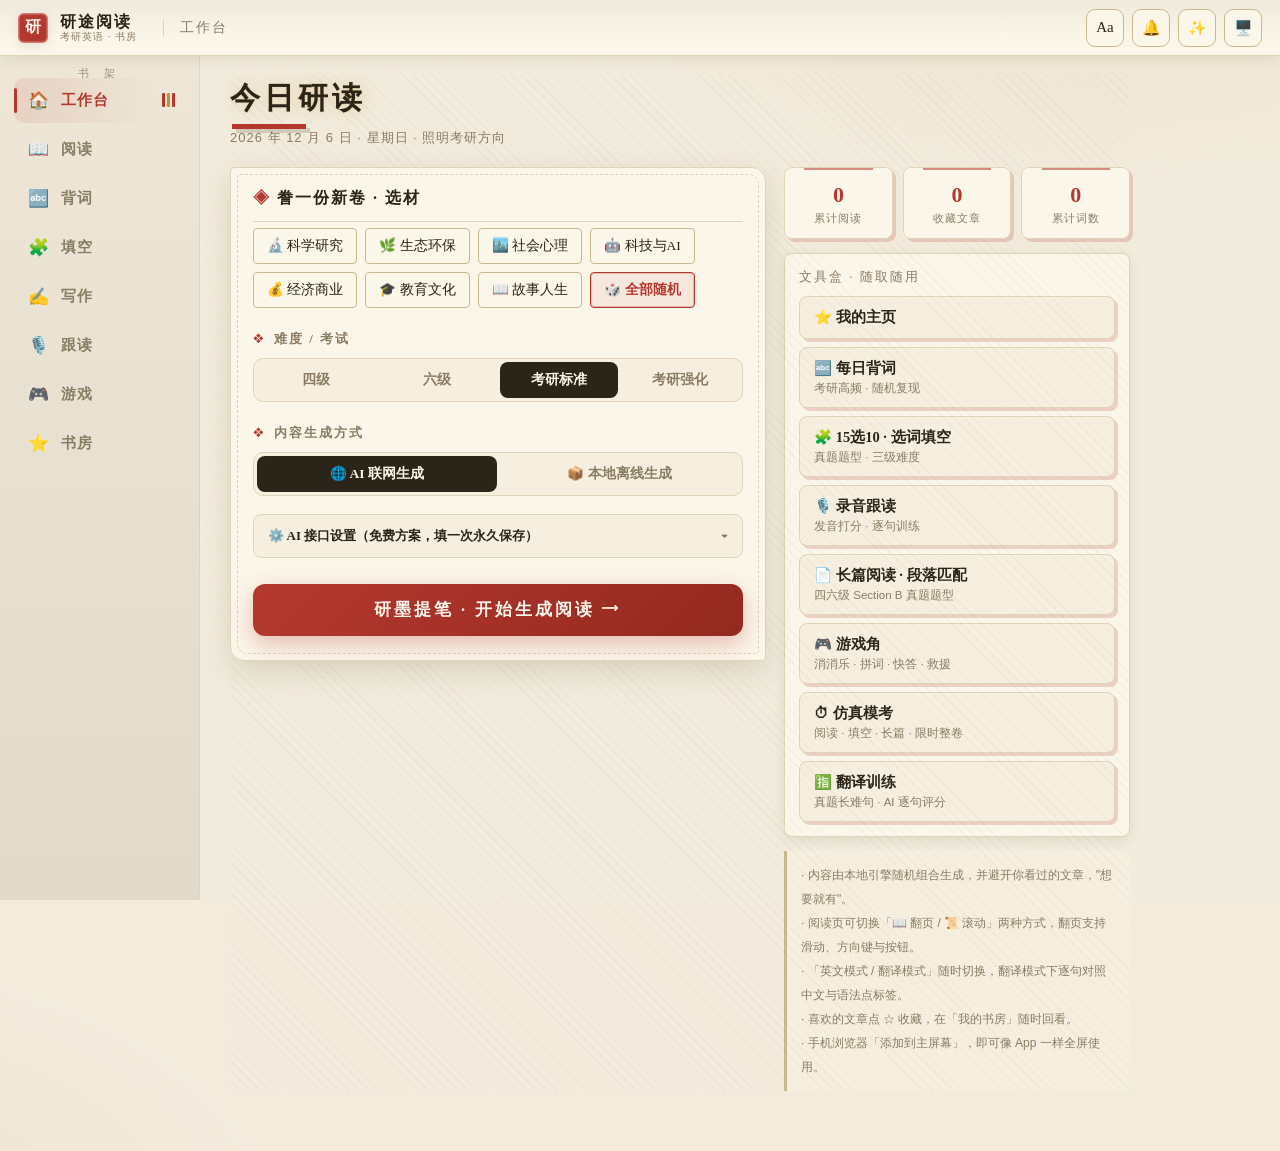
==== index.html @ 96eabed4 "修复轻触跳过动画后的真锁死 Bug（用户精确定位：轻触跳过→不能滑，自然播完→正常）：skip() 旧逻辑先置 done=true 再 setTimeout(end,420)——end() 开头 if" ====
<!DOCTYPE html>
<html lang="zh-CN">
<head>
<meta charset="utf-8">
<meta name="viewport" content="width=device-width, initial-scale=1, viewport-fit=cover">
<meta name="apple-mobile-web-app-capable" content="yes">
<meta name="theme-color" content="#16130f">
<link rel="manifest" href="manifest.json">
<link rel="apple-touch-icon" href="icon-180.png">
<link rel="icon" type="image/png" sizes="192x192" href="icon-192.png">
<link rel="stylesheet" href="assets/css/app.css?v=97">
<link rel="stylesheet" href="assets/css/motion.css?v=43">
<title>研途阅读 · 考研英语阅读生成器</title>
</head>
<body class="">

<!-- 开屏动画：朱砂落墨 · 万家灯火（夜幕垂帘→墨滴落砚→城郭灯次第→雁阵掠月→题名落印→灯下赶路人→墨化谢幕；纯 CSS 播放，JS 负责移除；点击/滚轮/按键可跳过） -->
<div id="splash" aria-hidden="true">
  <div class="spMotes">
    <i style="left:6%;  width:3px;height:3px; animation-duration:4.2s; animation-delay:.2s;"></i>
    <i style="left:14%; width:2px;height:2px; animation-duration:5.1s; animation-delay:1.3s; background:rgba(201,143,45,.65);"></i>
    <i style="left:23%; width:4px;height:4px; animation-duration:3.6s; animation-delay:.7s;"></i>
    <i style="left:31%; width:2px;height:2px; animation-duration:4.8s; animation-delay:2.1s;"></i>
    <i style="left:40%; width:3px;height:3px; animation-duration:5.4s; animation-delay:.4s; background:rgba(201,143,45,.6);"></i>
    <i style="left:52%; width:2px;height:2px; animation-duration:4.1s; animation-delay:1.8s;"></i>
    <i style="left:61%; width:3px;height:3px; animation-duration:3.8s; animation-delay:.9s;"></i>
    <i style="left:70%; width:2px;height:2px; animation-duration:5.6s; animation-delay:2.4s; background:rgba(201,143,45,.65);"></i>
    <i style="left:79%; width:4px;height:4px; animation-duration:4.4s; animation-delay:.1s;"></i>
    <i style="left:88%; width:2px;height:2px; animation-duration:5.0s; animation-delay:1.5s;"></i>
    <i style="left:94%; width:3px;height:3px; animation-duration:4.6s; animation-delay:.6s;"></i>
  </div>
  <!-- 序幕：明月 + 星子 -->
  <div class="spMoon" aria-hidden="true"></div>
  <div class="spStars" aria-hidden="true">
    <i style="left:5%;  top:12%; width:2px;   height:2px;   --d:.3s;"></i>
    <i style="left:12%; top:26%; width:2.5px; height:2.5px; --d:.7s;  background:rgba(201,143,45,.9);"></i>
    <i style="left:18%; top:8%;  width:2px;   height:2px;   --d:.5s;"></i>
    <i style="left:26%; top:18%; width:2px;   height:2px;   --d:1s;"></i>
    <i style="left:33%; top:10%; width:3px;   height:3px;   --d:.4s;  background:rgba(201,143,45,.85);"></i>
    <i style="left:41%; top:22%; width:2px;   height:2px;   --d:.9s;"></i>
    <i style="left:49%; top:7%;  width:2px;   height:2px;   --d:.6s;"></i>
    <i style="left:58%; top:15%; width:2.5px; height:2.5px; --d:.8s;  background:rgba(201,143,45,.85);"></i>
    <i style="left:66%; top:9%;  width:2px;   height:2px;   --d:.5s;"></i>
    <i style="left:74%; top:20%; width:2px;   height:2px;   --d:1.1s;"></i>
    <i style="left:82%; top:12%; width:3px;   height:3px;   --d:.35s; background:rgba(201,143,45,.9);"></i>
    <i style="left:90%; top:24%; width:2px;   height:2px;   --d:.75s;"></i>
    <i style="left:95%; top:7%;  width:2px;   height:2px;   --d:.9s;"></i>
    <i style="left:22%; top:30%; width:1.5px; height:1.5px; --d:1.2s;"></i>
    <i style="left:56%; top:6%;  width:1.5px; height:1.5px; --d:.45s;"></i>
    <i style="left:63%; top:19%; width:2px;   height:2px;   --d:.55s;"></i>
    <i style="left:71%; top:5%;  width:2px;   height:2px;   --d:.7s;  background:rgba(201,143,45,.8);"></i>
    <i style="left:79%; top:26%; width:1.5px; height:1.5px; --d:.85s;"></i>
    <i style="left:87%; top:16%; width:2px;   height:2px;   --d:.5s;"></i>
    <i style="left:36%; top:29%; width:1.5px; height:1.5px; --d:.65s;"></i>
    <i style="left:15%; top:33%; width:2px;   height:2px;   --d:.95s;"></i>
    <i style="left:4%;  top:6%;  width:2px;   height:2px;   --d:.4s;  background:rgba(201,143,45,.8);"></i>
    <i style="left:9%;  top:20%; width:1.5px; height:1.5px; --d:.6s;"></i>
    <i style="left:30%; top:4%;  width:2px;   height:2px;   --d:.55s;"></i>
    <i style="left:45%; top:30%; width:1.5px; height:1.5px; --d:1s;"></i>
  </div>
  <!-- 夜空炫彩：紫气东来 · 北斗七星 · 月晕涟漪 · 流星雨 · 星尘 -->
  <div class="spAurora" aria-hidden="true">
    <i class="spAur r1"></i>
    <i class="spAur r2"></i>
    <i class="spAur r3"></i>
  </div>
  <svg class="spDipper" viewBox="0 0 440 210" aria-hidden="true">
    <path class="spDipLine" pathLength="1000" d="M60,150 L150,162 L172,88 L82,80 Z M172,88 L252,66 L336,92 L420,58"/>
    <g class="spDipStars">
      <circle class="spDipStar" style="--d:.35s"  cx="60"  cy="150" r="2.6"/>
      <circle class="spDipStar" style="--d:.5s"   cx="150" cy="162" r="3"/>
      <circle class="spDipStar" style="--d:.65s"  cx="172" cy="88"  r="3.2"/>
      <circle class="spDipStar" style="--d:.8s"   cx="82"  cy="80"  r="2.4"/>
      <circle class="spDipStar" style="--d:.95s"  cx="252" cy="66"  r="2.6"/>
      <circle class="spDipStar" style="--d:1.1s"  cx="336" cy="92"  r="3"/>
      <circle class="spDipStar" style="--d:1.25s" cx="420" cy="58"  r="2.4"/>
    </g>
  </svg>
  <i class="spMoonRipple mr1" aria-hidden="true"></i>
  <i class="spMoonRipple mr2" aria-hidden="true"></i>
  <div class="spShower" aria-hidden="true">
    <i style="--d:4.35s; --tx:-30vw; --ty:10vw; left:86%; top:7%;  --len:110px"></i>
    <i style="--d:4.5s;  --tx:-22vw; --ty:8vw;  left:70%; top:3%;  --len:80px"></i>
    <i style="--d:4.65s; --tx:-34vw; --ty:11vw; left:93%; top:13%; --len:130px"></i>
  </div>
  <div class="spSkyDust" aria-hidden="true">
    <i style="left:8%;  top:64%; --dd:26s; --dl:-4s;"></i>
    <i style="left:19%; top:82%; --dd:31s; --dl:-14s;"></i>
    <i style="left:28%; top:50%; --dd:24s; --dl:-9s;"></i>
    <i style="left:37%; top:90%; --dd:34s; --dl:-20s;"></i>
    <i style="left:46%; top:58%; --dd:28s; --dl:-2s;"></i>
    <i style="left:55%; top:76%; --dd:30s; --dl:-17s;"></i>
    <i style="left:63%; top:44%; --dd:23s; --dl:-11s;"></i>
    <i style="left:71%; top:85%; --dd:32s; --dl:-6s;"></i>
    <i style="left:79%; top:62%; --dd:27s; --dl:-22s;"></i>
    <i style="left:87%; top:38%; --dd:25s; --dl:-13s;"></i>
    <i style="left:93%; top:72%; --dd:29s; --dl:-8s;"></i>
    <i style="left:15%; top:35%; --dd:33s; --dl:-25s;"></i>
  </div>
  <!-- 夜空增彩：银河 · 亮星 · 墨云过月 · 流星 -->
  <div class="spGalaxy" aria-hidden="true"></div>
  <i class="spStarBig" aria-hidden="true"></i>
  <div class="spCloud c1" aria-hidden="true"></div>
  <div class="spCloud c2" aria-hidden="true"></div>
  <div class="spMeteor" aria-hidden="true"></div>
  <!-- 远山墨影（金线勾描山脊） -->
  <div class="spMountains" aria-hidden="true">
    <svg viewBox="0 0 1200 260" preserveAspectRatio="xMidYMax slice">
      <path class="spMtnFar" d="M0,192 Q120,118 240,164 Q340,196 430,158 Q540,104 660,152 Q760,186 860,146 Q960,112 1060,158 Q1130,182 1200,164 L1200,260 L0,260 Z"/>
      <path class="spMtnNear" d="M0,226 Q150,158 280,204 Q400,168 500,206 Q620,148 750,198 Q880,162 990,208 Q1100,178 1200,204 L1200,260 L0,260 Z"/>
      <path class="spRidge" pathLength="1000" d="M0,192 Q120,118 240,164 Q340,196 430,158 Q540,104 660,152 Q760,186 860,146 Q960,112 1060,158 Q1130,182 1200,164"/>
    </svg>
  </div>
  <!-- 雁阵掠月 -->
  <div class="spGeese" aria-hidden="true">
    <div class="spFlock">
      <svg class="spGoose" viewBox="0 0 44 18"><path d="M2,14 Q12,3 22,9 Q32,3 42,14"/></svg>
      <svg class="spGoose g2" viewBox="0 0 44 18"><path d="M2,14 Q12,3 22,9 Q32,3 42,14"/></svg>
      <svg class="spGoose g3" viewBox="0 0 44 18"><path d="M2,14 Q12,3 22,9 Q32,3 42,14"/></svg>
    </div>
  </div>
  <div class="spHint">轻触跳过</div>
  <!-- 万家灯火：古城临水，窗灯次第点亮（每一盏，都是深夜苦读的人） -->
  <div class="spCity" aria-hidden="true">
    <div class="spHorizon"></div>
    <svg class="spSkyline" viewBox="0 0 1200 240" preserveAspectRatio="xMidYMax slice">
      <defs>
        <filter id="spGlow" x="-30%" y="-30%" width="160%" height="160%">
          <feGaussianBlur stdDeviation="4"/>
        </filter>
        <linearGradient id="spWaterGrad" x1="0" y1="0" x2="0" y2="1">
          <stop offset="0" stop-color="#0e0a06"/>
          <stop offset="1" stop-color="#050302"/>
        </linearGradient>
        <linearGradient id="spReflGrad" x1="0" y1="0" x2="0" y2="1">
          <stop offset="0" stop-color="#e9b45c" stop-opacity=".5"/>
          <stop offset="1" stop-color="#e9b45c" stop-opacity="0"/>
        </linearGradient>
        <linearGradient id="spMoonReflGrad" x1="0" y1="0" x2="0" y2="1">
          <stop offset="0" stop-color="#ecd9ab" stop-opacity=".18"/>
          <stop offset="1" stop-color="#ecd9ab" stop-opacity="0"/>
        </linearGradient>
      </defs>
      <g class="spBldg">
        <!-- 左岸村舍 -->
        <rect class="spB2" x="0" y="178" width="10" height="22"/>
        <rect class="spB1" x="18" y="172" width="90" height="28"/>
        <path class="spRf" d="M10,172 Q63,146 116,172 Z"/>
        <rect class="spB2" x="28" y="158" width="70" height="14"/>
        <path class="spRf" d="M20,158 Q63,134 106,158 Z"/>
        <rect class="spB1" x="120" y="180" width="70" height="20"/>
        <path class="spRf" d="M112,180 Q155,158 198,180 Z"/>
        <rect class="spB2" x="200" y="176" width="62" height="24"/>
        <path class="spRf" d="M192,176 Q231,154 270,176 Z"/>
        <!-- 五层浮屠 -->
        <rect class="spB1" x="281" y="168" width="58" height="32"/>
        <path class="spRf" d="M272,168 Q310,146 348,168 Z"/>
        <rect class="spB2" x="287" y="154" width="46" height="14"/>
        <path class="spRf" d="M280,154 Q310,134 340,154 Z"/>
        <rect class="spB1" x="293" y="142" width="34" height="12"/>
        <path class="spRf" d="M287,142 Q310,124 333,142 Z"/>
        <rect class="spB2" x="299" y="130" width="22" height="12"/>
        <path class="spRf" d="M295,130 Q310,114 325,130 Z"/>
        <rect class="spB1" x="304" y="120" width="12" height="10"/>
        <path class="spRf" d="M301,120 Q310,106 319,120 Z"/>
        <rect class="spRf" x="308" y="100" width="4" height="10"/>
        <circle class="spRf" cx="310" cy="97" r="2.5"/>
        <!-- 城楼 -->
        <rect class="spB1" x="360" y="174" width="72" height="26"/>
        <path class="spRf" d="M352,174 Q396,150 440,174 Z"/>
        <rect class="spB1" x="445" y="180" width="140" height="20"/>
        <g class="spB2">
          <rect x="445" y="174" width="8" height="6"/><rect x="463" y="174" width="8" height="6"/>
          <rect x="481" y="174" width="8" height="6"/><rect x="499" y="174" width="8" height="6"/>
          <rect x="517" y="174" width="8" height="6"/><rect x="535" y="174" width="8" height="6"/>
          <rect x="553" y="174" width="8" height="6"/><rect x="571" y="174" width="8" height="6"/>
        </g>
        <path class="spB2" d="M500,200 Q500,182 515,182 Q530,182 530,200 Z"/>
        <rect class="spB1" x="475" y="158" width="80" height="22"/>
        <path class="spRf" d="M466,158 Q515,132 564,158 Z"/>
        <rect class="spB2" x="490" y="146" width="50" height="12"/>
        <path class="spRf" d="M482,146 Q515,124 548,146 Z"/>
        <rect class="spRf" x="513" y="134" width="4" height="12"/>
        <rect class="spB1" x="600" y="178" width="68" height="22"/>
        <path class="spRf" d="M592,178 Q634,156 676,178 Z"/>
        <!-- 河畔小楼 -->
        <rect class="spB1" x="688" y="172" width="72" height="28"/>
        <path class="spRf" d="M680,172 Q724,148 768,172 Z"/>
        <rect class="spB2" x="698" y="158" width="52" height="14"/>
        <path class="spRf" d="M690,158 Q724,136 758,158 Z"/>
        <rect class="spRf" x="736" y="150" width="6" height="8"/>
        <rect class="spB2" x="782" y="180" width="56" height="20"/>
        <path class="spRf" d="M774,180 Q810,160 846,180 Z"/>
        <!-- 钟楼 -->
        <rect class="spB1" x="858" y="170" width="58" height="30"/>
        <path class="spRf" d="M850,170 Q887,146 924,170 Z"/>
        <rect class="spB1" x="952" y="176" width="76" height="24"/>
        <path class="spRf" d="M944,176 Q990,152 1036,176 Z"/>
        <rect class="spB2" x="962" y="164" width="56" height="12"/>
        <path class="spRf" d="M956,164 Q990,144 1024,164 Z"/>
        <rect class="spB1" x="1044" y="182" width="62" height="18"/>
        <path class="spRf" d="M1036,182 Q1075,162 1114,182 Z"/>
        <rect class="spB2" x="1122" y="174" width="78" height="26"/>
        <path class="spRf" d="M1114,174 Q1161,150 1208,174 Z"/>
      </g>
      <!-- 檐角挑飞 -->
      <g class="spTips">
        <path d="M10,172 q-7,-1 -10,-7"/><path d="M116,172 q7,-1 10,-7"/>
        <path d="M466,158 q-7,-1 -10,-7"/><path d="M564,158 q7,-1 10,-7"/>
        <path d="M680,172 q-7,-1 -10,-7"/><path d="M768,172 q7,-1 10,-7"/>
        <path d="M850,170 q-7,-1 -10,-7"/><path d="M924,170 q7,-1 10,-7"/>
        <path d="M272,168 q-6,-1 -9,-6"/><path d="M348,168 q6,-1 9,-6"/>
        <path d="M1114,174 q-6,-1 -9,-6"/>
      </g>
      <!-- 水面 -->
      <rect x="0" y="200" width="1200" height="40" fill="url(#spWaterGrad)"/>
      <g class="spWaves">
        <path class="spWave" style="animation-delay:.8s" d="M40,212 q30,-3 60,0 t60,0 t60,0 t60,0"/>
        <path class="spWave" style="animation-delay:2.1s" d="M420,222 q30,-3 60,0 t60,0 t60,0"/>
        <path class="spWave" style="animation-delay:3.4s" d="M760,214 q30,-3 60,0 t60,0 t60,0 t60,0"/>
        <path class="spWave" style="animation-delay:1.5s" d="M180,231 q30,-3 60,0 t60,0 t60,0"/>
      </g>
      <!-- 灯火辉光层 -->
      <g class="spLightsGlow" filter="url(#spGlow)">
        <rect class="spWin" style="--d:.8s"  x="30"  y="180" width="7" height="10"/>
        <rect class="spWin spWinFlick" style="--d:2.0s" x="52"  y="180" width="7" height="10"/>
        <rect class="spWin" style="--d:1.2s" x="74"  y="180" width="7" height="10"/>
        <rect class="spWin" style="--d:1.5s" x="52"  y="162" width="7" height="9"/>
        <rect class="spWin" style="--d:.9s"  x="134" y="185" width="7" height="10"/>
        <rect class="spWin" style="--d:1.4s" x="162" y="185" width="7" height="10"/>
        <rect class="spWin" style="--d:1.1s" x="214" y="182" width="7" height="10"/>
        <rect class="spWin spWinFlick" style="--d:2.1s" x="238" y="182" width="7" height="10"/>
        <rect class="spWin" style="--d:.75s" x="296" y="182" width="7" height="10"/>
        <rect class="spWin" style="--d:1.3s" x="318" y="182" width="7" height="10"/>
        <rect class="spWin" style="--d:1.85s" x="305" y="158" width="7" height="8"/>
        <rect class="spWin" style="--d:1.0s" x="374" y="181" width="7" height="10"/>
        <rect class="spWin" style="--d:1.6s" x="402" y="181" width="7" height="10"/>
        <rect class="spWin" style="--d:1.15s" x="492" y="165" width="8" height="11"/>
        <rect class="spWin spWinLit" style="--d:1.95s" x="515" y="165" width="8" height="11"/>
        <rect class="spWin" style="--d:1.35s" x="538" y="165" width="8" height="11"/>
        <rect class="spWin" style="--d:1.7s" x="511" y="148" width="7" height="8"/>
        <rect class="spWin" style="--d:.85s" x="614" y="184" width="7" height="10"/>
        <rect class="spWin" style="--d:1.45s" x="642" y="184" width="7" height="10"/>
        <rect class="spWin" style="--d:1.25s" x="694" y="180" width="7" height="10"/>
        <rect class="spWin" style="--d:1.05s" x="722" y="180" width="7" height="10"/>
        <rect class="spWin spWinFlick" style="--d:1.75s" x="746" y="180" width="7" height="9"/>
        <rect class="spWin spWinLit" style="--d:2.15s" x="713" y="161" width="7" height="8"/>
        <rect class="spWin" style="--d:1.55s" x="797" y="186" width="7" height="10"/>
        <rect class="spWin" style="--d:1.9s" x="870" y="178" width="8" height="11"/>
        <rect class="spWin spWinLit" style="--d:1.65s" x="897" y="178" width="8" height="11"/>
        <rect class="spWin" style="--d:.95s" x="964" y="183" width="7" height="10"/>
        <rect class="spWin" style="--d:1.8s" x="990" y="183" width="7" height="10"/>
        <rect class="spWin" style="--d:1.3s" x="1014" y="183" width="7" height="9"/>
        <rect class="spWin" style="--d:1.5s" x="1058" y="188" width="7" height="10"/>
        <rect class="spWin spWinFlick" style="--d:2.05s" x="1082" y="188" width="7" height="10"/>
        <rect class="spWin" style="--d:1.0s" x="1140" y="182" width="7" height="10"/>
        <rect class="spWin" style="--d:1.35s" x="1172" y="182" width="7" height="10"/>
        <circle class="spLantGlow" style="--d:1.4s" cx="116" cy="183" r="6"/>
        <circle class="spLantGlow" style="--d:1.7s" cx="468" cy="168" r="6"/>
        <circle class="spLantGlow" style="--d:1.9s" cx="766" cy="178" r="6"/>
        <circle class="spLantGlow" style="--d:2.1s" cx="850" cy="177" r="6"/>
        <rect class="spMoonRefl" x="525" y="202" width="26" height="36" rx="10" fill="url(#spMoonReflGrad)"/>
      </g>
      <!-- 窗灯 -->
      <g class="spLights">
        <rect class="spWin" style="--d:.8s"  x="30"  y="180" width="7" height="10"/>
        <rect class="spWin spWinFlick" style="--d:2.0s" x="52"  y="180" width="7" height="10"/>
        <rect class="spWin" style="--d:1.2s" x="74"  y="180" width="7" height="10"/>
        <rect class="spWin" style="--d:1.5s" x="52"  y="162" width="7" height="9"/>
        <rect class="spWin" style="--d:.9s"  x="134" y="185" width="7" height="10"/>
        <rect class="spWin" style="--d:1.4s" x="162" y="185" width="7" height="10"/>
        <rect class="spWin" style="--d:1.1s" x="214" y="182" width="7" height="10"/>
        <rect class="spWin spWinFlick" style="--d:2.1s" x="238" y="182" width="7" height="10"/>
        <rect class="spWin" style="--d:.75s" x="296" y="182" width="7" height="10"/>
        <rect class="spWin" style="--d:1.3s" x="318" y="182" width="7" height="10"/>
        <rect class="spWin" style="--d:1.85s" x="305" y="158" width="7" height="8"/>
        <rect class="spWin" style="--d:1.0s" x="374" y="181" width="7" height="10"/>
        <rect class="spWin" style="--d:1.6s" x="402" y="181" width="7" height="10"/>
        <rect class="spWin" style="--d:1.15s" x="492" y="165" width="8" height="11"/>
        <rect class="spWin spWinLit" style="--d:1.95s" x="515" y="165" width="8" height="11"/>
        <rect class="spWin" style="--d:1.35s" x="538" y="165" width="8" height="11"/>
        <rect class="spWin" style="--d:1.7s" x="511" y="148" width="7" height="8"/>
        <rect class="spWin" style="--d:.85s" x="614" y="184" width="7" height="10"/>
        <rect class="spWin" style="--d:1.45s" x="642" y="184" width="7" height="10"/>
        <rect class="spWin" style="--d:1.25s" x="694" y="180" width="7" height="10"/>
        <rect class="spWin" style="--d:1.05s" x="722" y="180" width="7" height="10"/>
        <rect class="spWin spWinFlick" style="--d:1.75s" x="746" y="180" width="7" height="9"/>
        <rect class="spWin spWinLit" style="--d:2.15s" x="713" y="161" width="7" height="8"/>
        <rect class="spWin" style="--d:1.55s" x="797" y="186" width="7" height="10"/>
        <rect class="spWin" style="--d:1.9s" x="870" y="178" width="8" height="11"/>
        <rect class="spWin spWinLit" style="--d:1.65s" x="897" y="178" width="8" height="11"/>
        <rect class="spWin" style="--d:.95s" x="964" y="183" width="7" height="10"/>
        <rect class="spWin" style="--d:1.8s" x="990" y="183" width="7" height="10"/>
        <rect class="spWin" style="--d:1.3s" x="1014" y="183" width="7" height="9"/>
        <rect class="spWin" style="--d:1.5s" x="1058" y="188" width="7" height="10"/>
        <rect class="spWin spWinFlick" style="--d:2.05s" x="1082" y="188" width="7" height="10"/>
        <rect class="spWin" style="--d:1.0s" x="1140" y="182" width="7" height="10"/>
        <rect class="spWin" style="--d:1.35s" x="1172" y="182" width="7" height="10"/>
      </g>
      <!-- 窗棂 -->
      <g class="spLattice">
        <path d="M492,170 h8 M496,165 v11"/>
        <path d="M515,170 h8 M519,165 v11"/>
        <path d="M538,170 h8 M542,165 v11"/>
        <path d="M870,183 h8 M874,178 v11"/>
        <path d="M897,183 h8 M901,178 v11"/>
        <path d="M305,162 h7 M308.5,158 v8"/>
      </g>
      <!-- 灯笼 -->
      <g class="spLantG" style="--d:1.4s"><line class="spLantStr" x1="116" y1="170" x2="116" y2="179"/><circle class="spLant" cx="116" cy="183" r="4.2"/></g>
      <g class="spLantG" style="--d:1.7s"><line class="spLantStr" x1="468" y1="156" x2="468" y2="164"/><circle class="spLant" cx="468" cy="168" r="4.2"/></g>
      <g class="spLantG" style="--d:1.9s"><line class="spLantStr" x1="766" y1="170" x2="766" y2="174"/><circle class="spLant" cx="766" cy="178" r="4.2"/></g>
      <g class="spLantG" style="--d:2.1s"><line class="spLantStr" x1="850" y1="168" x2="850" y2="173"/><circle class="spLant" cx="850" cy="177" r="4.2"/></g>
      <!-- 水中倒影 -->
      <g class="spRefls">
        <rect class="spRefl" style="--d:1.7s" x="28" y="203" width="7" height="26" rx="3" fill="url(#spReflGrad)"/>
        <rect class="spRefl" style="--d:2.0s" x="160" y="203" width="7" height="22" rx="3" fill="url(#spReflGrad)"/>
        <rect class="spRefl" style="--d:2.3s" x="316" y="203" width="7" height="28" rx="3" fill="url(#spReflGrad)"/>
        <rect class="spRefl" style="--d:2.0s" x="511" y="203" width="9" height="34" rx="3" fill="url(#spReflGrad)"/>
        <rect class="spRefl" style="--d:2.5s" x="640" y="203" width="7" height="22" rx="3" fill="url(#spReflGrad)"/>
        <rect class="spRefl" style="--d:2.2s" x="720" y="203" width="7" height="30" rx="3" fill="url(#spReflGrad)"/>
        <rect class="spRefl" style="--d:2.4s" x="893" y="203" width="9" height="32" rx="3" fill="url(#spReflGrad)"/>
        <rect class="spRefl" style="--d:2.6s" x="988" y="203" width="7" height="26" rx="3" fill="url(#spReflGrad)"/>
        <rect class="spRefl" style="--d:2.5s" x="1168" y="203" width="7" height="24" rx="3" fill="url(#spReflGrad)"/>
      </g>
      <!-- 炊烟一缕 -->
      <path class="spSmoke" d="M739,150 q-7,-12 1,-24 q8,-12 3,-22"/>
    </svg>
  </div>
  <!-- 前景梅枝 -->
  <div class="spBranch" aria-hidden="true">
    <svg viewBox="0 0 320 200">
      <defs>
        <g id="spPlum">
          <ellipse cx="0" cy="-5" rx="3" ry="5.4" class="spPlumP"/>
          <ellipse cx="0" cy="-5" rx="3" ry="5.4" class="spPlumP" transform="rotate(72)"/>
          <ellipse cx="0" cy="-5" rx="3" ry="5.4" class="spPlumP" transform="rotate(144)"/>
          <ellipse cx="0" cy="-5" rx="3" ry="5.4" class="spPlumP" transform="rotate(216)"/>
          <ellipse cx="0" cy="-5" rx="3" ry="5.4" class="spPlumP" transform="rotate(288)"/>
          <circle r="1.8" class="spPlumC"/>
        </g>
      </defs>
      <path class="spTwig" stroke-width="7" d="M318,6 C300,14 292,12 276,22 C258,34 250,32 232,44"/>
      <path class="spTwig" stroke-width="4" d="M276,22 C262,30 256,44 252,58"/>
      <path class="spTwig" stroke-width="3.5" d="M232,44 C216,50 204,48 190,42"/>
      <path class="spTwig" stroke-width="3" d="M252,58 C250,70 244,78 234,84"/>
      <use href="#spPlum" transform="translate(190,42)" class="spBlossom"/>
      <use href="#spPlum" transform="translate(234,84) scale(.9)" class="spBlossom"/>
      <use href="#spPlum" transform="translate(255,60) scale(.8)" class="spBlossom"/>
      <use href="#spPlum" transform="translate(206,47) scale(.7)" class="spBlossom"/>
      <circle cx="224" cy="40" r="2.6" class="spBud"/>
      <circle cx="245" cy="70" r="2.4" class="spBud"/>
    </svg>
  </div>
  <div class="spStage">
    <div class="spHero">
      <i class="spInk"></i>
      <i class="spRipple r1"></i>
      <i class="spRipple r2"></i>
      <i class="spDrop"></i>
      <i class="spImpact"></i>
      <span class="spSplash">
        <i style="--tx:-54px;--ty:-64px;--d:.62s"></i>
        <i style="--tx:-20px;--ty:-82px;--d:.62s"></i>
        <i style="--tx:22px; --ty:-88px;--d:.63s"></i>
        <i style="--tx:58px; --ty:-66px;--d:.63s"></i>
        <i style="--tx:74px; --ty:-34px;--d:.64s"></i>
        <i style="--tx:-72px;--ty:-38px;--d:.64s"></i>
        <i style="--tx:38px; --ty:-52px;--d:.66s"></i>
        <i style="--tx:-38px;--ty:-54px;--d:.66s"></i>
      </span>
      <h1 class="spTitle"><span>研</span><span>途</span><span>阅</span><span>读</span></h1>
    </div>
    <div class="spLine"></div>
    <div class="spSub">考研英语 · 书房</div>
    <div class="spSeal"><b>研</b><b>途</b><b>阅</b><b>读</b><i class="spFlash"></i>
      <span class="spSealDust">
        <i style="--tx:-28px;--ty:-30px;--d:3.66s"></i>
        <i style="--tx:24px; --ty:-36px;--d:3.66s"></i>
        <i style="--tx:38px; --ty:-12px;--d:3.68s"></i>
        <i style="--tx:-40px;--ty:-14px;--d:3.68s"></i>
        <i style="--tx:14px; --ty:-44px;--d:3.7s"></i>
        <i style="--tx:-16px;--ty:-46px;--d:3.7s"></i>
        <i style="--tx:46px; --ty:-28px;--d:3.72s"></i>
        <i style="--tx:-46px;--ty:-32px;--d:3.72s"></i>
      </span>
    </div>
    <div class="spVerse" aria-hidden="true"><span style="--d:4.05s">每</span><span style="--d:4.15s">一</span><span style="--d:4.25s">盏</span><span style="--d:4.35s">灯</span><span style="--d:4.45s">下</span><span style="--d:4.55s">，</span><span style="--d:4.65s">都</span><span style="--d:4.75s">有</span><span style="--d:4.85s">人</span><span style="--d:4.95s">在</span><span style="--d:5.05s">赶</span><span style="--d:5.15s">路</span></div>
  </div>
  <div class="spVeil"></div>
</div>

<!-- 顶栏：题名 + 字号 + 主题 -->
<header id="topbar">
  <div class="tbSeal" aria-hidden="true">研</div>
  <div class="tbBrand"><b>研途阅读</b><span>考研英语 · 书房</span></div>
  <div class="tbTitle" id="sceneTitle">工作台</div>
  <div class="tbTools">
    <button class="inkBtn" id="fsBtn" title="正文字号">Aa</button>
    <button class="inkBtn" id="sfxBtn" title="按钮音效">🔔</button>
    <button class="inkBtn" id="fxBtn" title="动效开/关（关=省电）">✨</button>
    <button class="inkBtn" id="themeBtn" title="深色 / 浅色">🌙</button>
  </div>
</header>

<!-- 书架侧栏（宽屏）/ 底栏（窄屏） -->
<nav id="shelf">
  <button class="shelfItem on" id="shelfHome"><i>🏠</i><span>工作台</span></button>
  <button class="shelfItem" id="shelfRead"><i>📖</i><span>阅读</span></button>
  <button class="shelfItem" id="shelfWords"><i>🔤</i><span>背词</span></button>
  <button class="shelfItem" id="shelfCloze"><i>🧩</i><span>填空</span></button>
  <button class="shelfItem" id="shelfWrite"><i>✍️</i><span>写作</span></button>
  <button class="shelfItem" id="shelfSpeak"><i>🎙️</i><span>跟读</span></button>
  <button class="shelfItem" id="shelfGames"><i>🎮</i><span>游戏</span></button>
  <button class="shelfItem" id="shelfMe"><i>⭐</i><span>书房</span></button>
</nav>

<main id="stage">

  <!-- AI 生成中 -->
  <div id="aiLoad">
    <div class="aiCard">
      <div class="spin"></div>
      <b id="aiKind">AI 生成中</b>
      <div class="aiSec" id="aiSec">0s</div>
      <button id="aiCancel">取消（改用本地生成）</button>
    </div>
  </div>

  <!-- 工作台（首页） -->
  <section id="home">
    <div class="deskGreet">
      <h1>今日研读</h1>
      <p id="greetDate">—</p>
    </div>

    <div class="deskGrid">
      <!-- 左：生成卷宗 -->
      <div class="scrollBox">
        <div class="scrollHead">誊一份新卷 · 选材</div>
        <div class="chips" id="topicChips"></div>

        <div class="inkLabel">难度 / 考试</div>
        <div class="seg" id="diffSeg">
          <button data-v="cet4">四级</button>
          <button data-v="cet6">六级</button>
          <button data-v="std" class="on">考研标准</button>
          <button data-v="plus" class="">考研强化</button>
        </div>

        <div class="inkLabel">内容生成方式</div>
        <div class="seg" id="aiSeg">
          <button data-v="ai" class="on">🌐 AI 联网生成</button>
          <button data-v="local">📦 本地离线生成</button>
        </div>

        <details class="cfg" id="aiCfgBox">
          <summary>⚙️ AI 接口设置（免费方案，填一次永久保存）</summary>
          <div class="cfgNote">
            🟢 已接入 <b>WorkBuddy 云端 AI</b>：免注册、免 API Key，默认最高优先级，无需任何配置。<br>
            如需改用其他服务商：点下面任意服务商按钮（自动填好地址和模型）→
            去对应官网注册并创建 <b>API Key</b> 粘贴到密钥栏 →
            点「测试连通」。
          </div>
          <div class="cfgPresets">
            <button id="wbPreset" class="wbChip">WorkBuddy 云端 AI（免Key·默认）</button>
            <button class="aiPreset" data-u="https://open.bigmodel.cn/api/paas/v4/chat/completions" data-m="glm-4-flash">智谱GLM（免费）</button>
            <button class="aiPreset" data-u="https://api.siliconflow.cn/v1/chat/completions" data-m="Qwen/Qwen2.5-7B-Instruct">硅基流动（免费）</button>
            <button class="aiPreset" data-u="https://api.groq.com/openai/v1/chat/completions" data-m="llama-3.3-70b-versatile">Groq（免费·需国际网络）</button>
            <button class="aiPreset" data-u="https://api.deepseek.com/chat/completions" data-m="deepseek-chat">DeepSeek（超低价）</button>
            <button class="aiPreset" data-u="https://api.moonshot.cn/v1/chat/completions" data-m="moonshot-v1-8k">Kimi（送额度）</button>
            <button class="aiPreset" data-u="https://ark.cn-beijing.volces.com/api/v3/chat/completions" data-m="doubao-pro-32k">豆包（送额度）</button>
            <button class="aiPreset" data-u="https://tokenhub.tencentmaas.com/v1/chat/completions" data-m="deepseek-v4.1-flash">腾讯TokenHub（体验包）</button>
            <button class="aiPreset" data-u="https://qianfan.baidubce.com/v2/chat/completions" data-m="ernie-4.5-turbo-128k">百度千帆（文心·送额度）</button>
            <button class="aiPreset" data-u="https://openrouter.ai/api/v1/chat/completions" data-m="baidu/ernie-5.5-flash-preview:free">OpenRouter（免费·限次）</button>
            <button class="aiPreset" data-u="http://localhost:11434/v1/chat/completions" data-m="qwen2.5:7b">Ollama（离线）</button>
          </div>
          <div class="cfgNote">
            Key 获取：<b>智谱</b> bigmodel.cn（Flash 系列免费）· <b>硅基流动</b> cloud.siliconflow.cn（免费模型十几个，点「模型列表」拉取自选）· <b>DeepSeek</b> platform.deepseek.com（约1元/百万词，极便宜）· <b>Kimi</b> platform.moonshot.cn（注册送15元）· <b>豆包</b> 火山方舟 console.volcengine.com/ark（每模型每日送额度）· <b>腾讯TokenHub</b> console.cloud.tencent.com/tokenhub（聚合 DeepSeek-V4.1/GLM-5.3/Kimi 等，新人免费体验包）· <b>百度千帆</b> console.bce.baidu.com/qianfan（文心4.5-Turbo 送100万词/3个月，Lite/Speed 长期免费）· <b>OpenRouter</b> openrouter.ai（聚合多家免费模型，免费档每天约50次）。注册 → 创建 API Key → 粘贴到下方密钥栏。
          </div>
          <div style="display:flex;flex-direction:column;gap:8px;">
            <input class="aiIn" id="aiUrl" placeholder="接口地址（OpenAI 兼容 /v1/chat/completions）">
            <input class="aiIn" id="aiModel" placeholder="模型名（如 glm-4-flash / qwen2.5:7b）——可手填，或点下方「模型列表」选">
            <input class="aiIn" id="aiKey" placeholder="API Key（可空）">
            <input class="aiIn" id="aiMaxTok" inputmode="numeric" placeholder="max_tokens 输出上限（留空=服务商默认；免费档截断可填 8192）">
            <select class="aiIn" id="aiModelPick" style="display:none;" title="从服务商拉取的模型列表，选中即回填模型名"></select>
          </div>
          <div class="btnRow">
            <button id="aiSave">保存</button>
            <button id="aiTest">测试连通</button>
            <button id="aiModelBtn">📋 模型列表</button>
            <button id="epTestBtn">🔌 端点自检</button>
          </div>
          <div id="aiCfgMsg"></div>
          <div class="cfgNote">📌 指定模型后（接口地址已填）：生成只走该模型，不再竞速其他通道；模型不可用时自动回落本地引擎。选了别家的模型（如从 DeepSeek 切到 glm），保存时会自动套用对应方案的地址与 Key——模型与 API 绑定，无需手动改</div>
          <div class="cfgNote" style="margin-top:6px;">🗄 <b>方案快切</b>：点「💾 存为方案」把当前整套 API（地址+模型+Key）存为方案，之后点方案名一键整套切换，不用来回改三格</div>
          <div style="display:flex;flex-wrap:wrap;gap:6px;align-items:center;margin-top:4px;">
            <div id="providerChips" style="display:flex;flex-wrap:wrap;gap:6px;"></div>
            <button id="providerSave" style="margin-top:0;">💾 存为方案</button>
          </div>
          <div id="epTestOut" class="cfgNote" style="display:none;text-align:left;line-height:1.9;"></div>
        </details>

        <button class="brushBtn" id="genBtn">研墨提笔 · 开始生成阅读 ⟶</button>
      </div>

      <!-- 右：案头统计 + 文具 -->
      <div class="deskSide">
        <div class="statTiles">
          <div class="tile"><b id="hRead">0</b><span>累计阅读</span></div>
          <div class="tile"><b id="hFav">0</b><span>收藏文章</span></div>
          <div class="tile"><b id="hWords">0</b><span>累计词数</span></div>
        </div>
        <div class="stationery">
          <div class="stHead">文具盒 · 随取随用</div>
          <button class="stationeryItem" id="meBtn">⭐ 我的主页<span>收藏 · 历史 · 错题本</span></button>
          <button class="stationeryItem" id="wordBtn">🔤 每日背词<span>考研高频 · 随机复现</span></button>
          <button class="stationeryItem" id="clozeBtn">🧩 15选10 · 选词填空<span>真题题型 · 三级难度</span></button>
          <button class="stationeryItem" id="speakBtn">🎙️ 录音跟读<span>发音打分 · 逐句训练</span></button>
          <button class="stationeryItem" id="longReadBtn">📄 长篇阅读 · 段落匹配<span>四六级 Section B 真题题型</span></button>
          <button class="stationeryItem" id="gameBtn">🎮 游戏角<span>消消乐 · 拼词 · 快答 · 救援</span></button>
          <button class="stationeryItem" id="mockBtn">⏱ 仿真模考<span>阅读 · 填空 · 长篇 · 限时整卷</span></button>
          <button class="stationeryItem" id="transBtn">🈯 翻译训练<span>真题长难句 · AI 逐句评分</span></button>
        </div>
        <div class="deskTip">
          · 内容由本地引擎随机组合生成，并避开你看过的文章，"想要就有"。<br>
          · 阅读页可切换「📖 翻页 / 📜 滚动」两种方式，翻页支持滑动、方向键与按钮。<br>
          · 「英文模式 / 翻译模式」随时切换，翻译模式下逐句对照中文与语法点标签。<br>
          · 喜欢的文章点 ☆ 收藏，在「我的书房」随时回看。<br>
          · 手机浏览器「添加到主屏幕」，即可像 App 一样全屏使用。
        </div>
      </div>
    </div>
  </section>

  <!-- 我的主页（书房） -->
  <section id="profile">
    <div class="meHead">
      <button class="inkBtn" id="meBack">‹</button>
      <div class="meTitle">我的书房</div>
      <span class="meSlogan">每天一篇长难句，稳稳上岸</span>
    </div>
    <div class="meCard">
      <div class="avatar">🎓</div>
      <div>
        <div class="meName">考研人</div>
        <div class="meSub">照明考研方向 · 上岸必经之路</div>
      </div>
      <div class="meStats">
        <div><b id="stRead">0</b><span>累计阅读</span></div>
        <div><b id="stFav">0</b><span>收藏文章</span></div>
        <div><b id="stWords">0</b><span>累计词数</span></div>
      </div>
    </div>
    <div style="display:flex;gap:10px;margin-top:12px;flex-wrap:wrap;">
      <button class="secondary" id="btnExport" style="margin-top:0;">⬇️ 导出备份</button>
      <button class="secondary" id="btnImport" style="margin-top:0;">⬆️ 导入恢复</button>
      <button class="secondary" id="btnAnki" style="margin-top:0;">🅰 Anki 导出</button>
      <button class="secondary" id="btnCard" style="margin-top:0;">📸 打卡图</button>
      <input type="file" id="fileImport" accept=".json,application/json" style="display:none;">
    </div>
    <button class="brushBtn slim" id="pwaInstallBtn">📲 安装到手机桌面</button>
    <p class="deskTip" id="pwaInstallHint" style="margin-top:10px;">安装后桌面出现独立图标，全屏运行、支持离线，像正常 App 一样使用。</p>

    <!-- 学习数据面板（renderPanel 填充） -->
    <div id="panel"></div>

    <div class="inkLabel">我的收藏 <span class="inkHint">（点卡片回看，点星星取消）</span></div>
    <div id="favList"></div>
    <div id="favEmpty" class="empty">还没有收藏～<br>阅读时点右上角的 ☆，喜欢的文章就会保存到这里</div>

    <div class="inkLabel rowSplit"><span>浏览历史 <span class="inkHint">（点卡片回看，点 ✕ 删除）</span></span><button class="clearHist" id="clearHist">🗑 清空</button></div>
    <div id="histList"></div>
    <div id="histEmpty" class="empty">暂无浏览记录～<br>每次生成或打开的阅读都会自动记在这里</div>

    <div class="inkLabel rowSplit"><span>错题本 <span class="inkHint" id="wrongCount"></span></span><span style="display:flex;gap:6px;"><button class="clearHist" id="redoWrong">🔁 重刷</button><button class="clearHist" id="clearWrong">🗑 清空</button></span></div>
    <div id="wrongList"></div>
    <div id="wrongEmpty" class="empty">错题本还是空的～<br>阅读页点「📝 做题」，答错的题会自动收进来</div>
  </section>

  <!-- 每日背词 -->
  <section id="words">
    <div class="sceneHead">
      <button class="inkBtn" id="wBack">‹</button>
      <div class="sceneTitle">每日背词</div>
      <span class="streakChip" id="streakChip"></span>
      <div class="sceneCount" id="wCount">1 / 10</div>
    </div>
    <div class="seg" id="wordFilter" style="margin:0 2px 12px;">
      <button data-wf="all" class="on">全部</button>
      <button data-wf="cet4">四级词</button>
      <button data-wf="cet6">六级词</button>
      <button data-wf="ky">考研词</button>
    </div>
    <div class="wBarWrap"><div id="wBar"></div></div>
    <div class="wCard">
      <div id="wStudy">
        <button class="inkBtn wSpeak" id="wSpeak" title="点击发音，朗读中再点停止">🔊</button>
        <div class="wWord" id="wWord"></div>
        <div class="wIpaRow"><span class="wIpa" id="wIpa"></span></div>
        <div class="wTagWrap"><span class="wTag" id="wSrc" style="display:none;"></span> <span class="wTag" id="wTag"></span></div>
        <div class="wMeaning" id="wMeaning"></div>
        <div class="wEx" id="wEx"></div>
      </div>
      <div id="wDoneBox" style="display:none">
        <div class="wDone">🎉 本轮完成</div>
        <div class="wDoneSub" id="wDoneSub"></div>
      </div>
    </div>
    <div class="wBtns">
      <button class="wBtn reveal" id="wReveal">👀 看答案</button>
      <div class="wJudgeRow" id="wJudge" style="display:none">
        <button class="wBtn no" id="wNo">😖 不认识</button>
        <button class="wBtn ok" id="wOk">😎 认识</button>
      </div>
      <button class="wBtn again" id="wAgain" style="display:none">🔁 再来一组</button>
    </div>
    <div id="wStats"></div>
  </section>

  <!-- 阅读测试 -->
  <section id="quiz">
    <div class="sceneHead">
      <button class="inkBtn" id="qBack">‹</button>
      <div class="sceneTitle">阅读测试</div>
      <button class="inkBtn" id="qModeBtn" style="min-width:auto;padding:0 10px;font-size:12px;font-family:var(--sans);" title="切换练习/考试模式">🎓 考试</button>
      <div class="sceneCount" id="qCount">1 / 5</div>
    </div>
    <div class="wBarWrap"><div id="qBar"></div></div>
    <div class="wCard" style="text-align:left;">
      <div id="qStudy">
        <div style="margin-bottom:10px;"><span class="wTag" id="qType"></span></div>
        <p class="qStem" id="qStem"></p>
        <p class="qBody" id="qBody"></p>
        <div id="qOptions"></div>
      </div>
      <div id="qDoneBox" style="display:none">
        <div class="wDone" id="qScore"></div>
        <div class="wDoneSub" id="qDoneSub"></div>
        <div id="qReview" style="display:none"></div>
      </div>
    </div>
    <div class="wBtns">
      <div class="wJudgeRow" id="qNav" style="display:none">
        <button class="wBtn no" id="qPrev" style="display:none">‹ 上一题</button>
        <button class="wBtn ok" id="qNext" style="display:none">下一题 ›</button>
      </div>
      <button class="wBtn reveal" id="qSubmit" style="display:none">✓ 提交答案</button>
      <button class="wBtn again" id="qAgain" style="display:none">🔁 再测一组</button>
    </div>
  </section>

  <!-- 录音跟读 -->
  <section id="speak">
    <div class="sceneHead">
      <button class="inkBtn" id="spBack">‹</button>
      <div class="sceneTitle">录音跟读</div>
      <div class="sceneCount" id="spScene">☕ 咖啡店</div>
    </div>
    <div id="spNoSR" class="empty" style="display:none;margin-bottom:14px;">当前浏览器不支持语音识别（iPhone 自带 Safari、微信内置浏览器等）。<br>仍可对照原文朗读练习；发音打分请使用 Chrome / Edge 浏览器。</div>
    <div class="spHeadRow">
      <span class="inkLabel inline" id="spTotal">尚未开始朗读</span>
    </div>
    <div class="spMeter"><div id="spTotalBar"></div></div>
    <div class="clozeCard" id="spCur">
      <div class="spCurTop"><span class="who" id="spCurWho"></span><span class="sceneCount" id="spCurNo"></span></div>
      <p class="en" id="spCurEn"></p>
      <p class="cn" id="spCurCn"></p>
      <div class="spMeter" style="margin:12px 0 4px;"><div id="spTimeBar"></div></div>
      <div class="spTimeRight" id="spTime">—</div>
    </div>
    <div class="wBtns" id="spCtl" style="display:none;flex-direction:column;gap:8px;">
      <div class="wJudgeRow">
        <button class="wBtn no" id="spPauseBtn">⏸ 暂停</button>
        <button class="wBtn no" id="spReBtn">⟳ 重读本句</button>
      </div>
      <div class="wJudgeRow">
        <button class="wBtn ok" id="spDoneBtn">✓ 这句读好了</button>
        <button class="wBtn no" id="spSkipBtn">⏭ 下一句</button>
      </div>
      <button class="wBtn no" id="spEndBtn">⏹ 结束跟读</button>
    </div>
    <div class="inkLabel">全文对话（点击任意一句可重读该句）</div>
    <div class="clozeCard" id="spDialog"></div>
    <div class="spMeter"><div id="spLevel"></div></div>
    <div class="spLive" id="spLive" style="display:none;">正在聆听…</div>
    <div class="wBtns">
      <button class="wBtn reveal" id="spStart">🎙 开始逐句跟读</button>
    </div>
    <div class="wCard" id="spResult" style="display:none;"></div>
    <div class="wBtns">
      <button class="wBtn again" id="spAgain" style="display:none">🔁 再来一次</button>
      <button class="wBtn again" id="spNew" style="display:none">🔀 换一段对话</button>
    </div>
  </section>

  <!-- 15选10 选词填空 -->
  <section id="cloze">
    <div class="sceneHead">
      <button class="inkBtn" id="cBack">‹</button>
      <div class="sceneTitle">15选10 · 选词填空</div>
      <div class="sceneCount" id="cLevel">四级</div>
    </div>
    <div class="seg" id="clozeModeSeg" style="margin:2px 2px 10px;">
      <button data-v="select" class="on">四六级 · 选词填空</button>
      <button data-v="cloze1">考研一 · 完形填空</button>
    </div>
    <div class="seg" id="clozeLevel" style="margin:2px 2px 16px;">
      <button data-v="cet4" class="on">四级</button>
      <button data-v="cet6">六级</button>
      <button data-v="kao">考研</button>
    </div>
    <div class="clozeCard" id="clozePassage"></div>
    <div id="cloze1Stage" style="display:none;"></div>
    <div class="inkLabel" id="clzBankLabel">词库 A–O（点击选中 → 再点文中空格填入；点已填空格可取回）</div>
    <div class="clzBank" id="clzBank"></div>
    <div class="clzMeaning" id="clzMeaning"></div>
    <div class="wBtns">
      <button class="wBtn reveal" id="cSubmit">✓ 提交答案</button>
      <button class="wBtn again" id="cNew" style="display:none">🔁 换一篇</button>
    </div>
  </section>

  <!-- 长篇阅读 · 段落匹配（四六级 Section B） -->
  <section id="longread" style="display:none;">
    <div class="sceneHead">
      <button class="inkBtn" id="lrBack">‹</button>
      <div class="sceneTitle">长篇阅读 · 段落匹配</div>
      <div class="sceneCount" id="lrLevel">四级</div>
    </div>
    <div class="seg" id="lrLevelSeg" style="margin:2px 2px 14px;">
      <button data-lv="cet4" class="on">四级</button>
      <button data-lv="cet6">六级</button>
    </div>
    <div class="deskTip" style="margin:0 0 14px;">真题 Section B 题型：文后 10 个句子，请从段落中找出各自信息的出处。<span style="color:var(--cinnabar);">段首字母即段落编号</span>。</div>
    <div class="clozeCard" id="lrPassage"></div>
    <div class="inkLabel">题目 · 为每个句子选择其出处段落</div>
    <div id="lrItems"></div>
    <div class="wBtns">
      <button class="wBtn reveal" id="lrSubmit">✓ 提交答案</button>
      <button class="wBtn again" id="lrNew" style="display:none">🔁 换一篇</button>
    </div>
  </section>

  <!-- 游戏角 -->
  <section id="games">
    <div class="sceneHead">
      <button class="inkBtn" id="gmBack">‹</button>
      <div class="sceneTitle">游戏角</div>
      <span class="streakChip" id="gmBest"></span>
      <div class="sceneCount" id="gmCount"></div>
    </div>
    <div class="seg" id="gmLevelSeg" style="margin:2px 2px 10px;">
      <button data-v="all">全部词</button>
      <button data-v="cet4">四级</button>
      <button data-v="cet6">六级</button>
      <button data-v="kaoyan" class="on">考研</button>
    </div>
    <div class="seg" id="gameSeg" style="margin:2px 2px 16px;">
      <button data-v="match" class="on">🃏 消消乐</button>
      <button data-v="spell">🔤 拼词</button>
      <button data-v="rush">⚡ 快答</button>
      <button data-v="hang">🎯 救援</button>
    </div>
    <div id="gmStage"></div>
    <div id="gmStats"></div>
  </section>

  <!-- AI 作文批改 -->
  <section id="writing">
    <div class="sceneHead">
      <button class="inkBtn" id="wrBack">‹</button>
      <div class="sceneTitle">AI 作文批改</div>
      <div class="sceneCount" id="wrCount"></div>
    </div>
    <div class="seg" id="wrTypeSeg" style="margin:2px 2px 14px;">
      <button data-v="big" class="on">大作文 · 图画类</button>
      <button data-v="small">小作文 · 书信</button>
    </div>
    <div id="wrStage"></div>
  </section>

  <!-- 仿真模考 -->
  <section id="mock">
    <div class="sceneHead">
      <button class="inkBtn" id="mockBack">‹</button>
      <div class="sceneTitle">仿真模考</div>
      <span class="streakChip" id="mkTimer"></span>
      <div class="sceneCount" id="mkCount"></div>
    </div>
    <div class="wBarWrap" style="margin:0 2px 14px;"><div id="mkTimeBar"></div></div>
    <div id="mockStage"></div>
    <div id="mkReport"></div>
  </section>

  <!-- 翻译训练 -->
  <section id="trans">
    <div class="sceneHead">
      <button class="inkBtn" id="trBack">‹</button>
      <div class="sceneTitle">翻译训练</div>
      <div class="sceneCount" id="trCount"></div>
    </div>
    <p class="deskTip" style="margin:0 2px 14px;">真题题型：把文章中画线的 5 个长难句译成汉语，提交后 AI 按「信 · 达」逐句评分（每句 2 分）。</p>
    <div id="transStage"></div>
  </section>

  <div id="toast"></div>

  <!-- 阅读室（线装书） -->
  <section id="reader">
    <div class="bookCtl">
      <button class="inkBtn" id="backBtn" title="返回">‹</button>
      <div class="seg" id="modeSeg">
        <button data-v="en" class="on">英文模式</button>
        <button data-v="cn" class="">翻译模式</button>
      </div>
      <button class="inkBtn starBtn" id="favBtn" title="收藏">☆</button>
      <button class="inkBtn" id="flipBtn" title="翻页 / 滚动">📖</button>
      <button class="inkBtn" id="quizBtn" title="做题">📝</button>
      <button class="inkBtn" id="talkBtn" title="读后讨论">💬</button>
      <span class="pgCtl" id="pageCtl">
        <button class="inkBtn" id="pgPrev" title="上一页">‹</button>
        <span class="pgInd" id="pgInd">1 / 1</span>
        <button class="inkBtn" id="pgNext" title="下一页">›</button>
      </span>
      <button class="brushBtn slim inline" id="nextBtn">换一篇 ⟳</button>
      <span class="ttsCluster">
        <button class="inkBtn ttsPlayBtn" id="ttsPlay" title="朗读全文">▶</button>
        <button class="inkBtn" id="ttsStop" disabled="" title="停止">⏹</button>
        <button class="inkBtn" id="ttsRate" title="朗读语速">1x</button>
        <span class="ttsStatus" id="ttsStatus"></span>
      </span>
    </div>
    <div class="readProg" id="readProg"><div id="readProgBar"></div></div>
    <div class="meta" id="metaChips"></div>

    <h2 class="bookTitle" id="titleEn"></h2>
    <div class="titleCn" id="titleCn"></div>

    <div class="bookStage" id="bookStage">
      <div class="leaf" id="leaf">
        <article id="article"></article>
        <div class="pageFoot" id="pageFoot"></div>
      </div>
    </div>

    <details class="vocab" id="vocabBox">
      <summary>📖 本文重点词汇 <span id="vocabCount" style="color:var(--muted);font-weight:400;"></span></summary>
      <ul id="vocabList"></ul>
    </details>

    <!-- 读后 AI 讨论（💬 切换显示） -->
    <div id="talkBox" style="display:none;"></div>
  </section>

</main>

<script src="lib/workbuddy-cloud-sdk.global.js"></script>
<script src="assets/js/core.js?v=123"></script>
<script src="assets/js/book.js?v=94"></script>
<script src="assets/js/motion.js?v=43"></script>
<script src="assets/js/audio.js?v=7"></script>
<script>
/* ===== 书房外壳：导航 / 场景题名 / 统计镜像（复用 core 功能，不改变逻辑） ===== */
(function(){
  const SECS=['home','reader','profile','words','quiz','cloze','speak','longread','games','writing','mock','trans'];
  const TITLES={home:'工作台',reader:'书房 · 阅读',profile:'我的书房',words:'每日背词',quiz:'阅读测试',cloze:'完形 · 填空',speak:'跟读训练',longread:'长篇阅读',games:'游戏角',writing:'写作批改',mock:'仿真模考',trans:'翻译训练'};
  const SHELF_OF={home:'shelfHome',words:'shelfWords',cloze:'shelfCloze',profile:'shelfMe',reader:'shelfRead',quiz:'shelfRead',speak:'shelfSpeak',games:'shelfGames',writing:'shelfWrite'};
  const $id=(i)=>document.getElementById(i);

  function setActive(secId){
    const shelf=$id('shelf');
    if(!shelf) return;
    shelf.querySelectorAll('.shelfItem').forEach(t=>t.classList.toggle('on', t.id===SHELF_OF[secId]));
  }

  /* 导航按钮 */
  const go={ shelfHome:()=>showHome(), shelfWords:()=>showWords(), shelfCloze:()=>openCloze('cet4'),
            shelfSpeak:()=>showSpeak(), shelfMe:()=>showProfile(),
            shelfGames:()=>{ if(typeof showGames==='function') showGames(); },
            shelfWrite:()=>{ if(typeof showWriting==='function') showWriting(); },
            shelfRead:()=>{
              if(typeof curPassage!=='undefined' && curPassage && curPassage.titleEn){ showReader(); }
              else { showToast('书桌上还没有卷子：先在工作台「研墨提笔」生成一篇吧'); showHome(); }
            } };
  Object.keys(go).forEach(id=>{ const el=$id(id); if(el) el.addEventListener('click', go[id]); });

  /* 场景题名 + 侧栏高亮（监听 section 显示切换） */
  const obs=new MutationObserver(()=>{
    const vis=SECS.find(s=>{ const el=$id(s); return el && el.style.display!=='none'; });
    const t=$id('sceneTitle'); if(t && vis) t.textContent=TITLES[vis]||'';
    setActive(vis||'home');
    mirrorStats();
  });
  SECS.forEach(s=>{ const el=$id(s); if(el) obs.observe(el,{attributes:true,attributeFilter:['style']}); });

  /* 工作台统计镜像：书房数字变化 → 工作台磁贴同步 */
  function mirrorStats(){
    const pairs=[['stRead','hRead'],['stFav','hFav'],['stWords','hWords']];
    pairs.forEach(([from,to])=>{
      const f=$id(from), t=$id(to);
      if(f && t) t.textContent=f.textContent;
    });
  }
  const statObs=new MutationObserver(mirrorStats);
  ['stRead','stFav','stWords'].forEach(id=>{ const el=$id(id); if(el) statObs.observe(el,{characterData:true,childList:true,subtree:true}); });

  /* 工作台日期 */
  const gd=$id('greetDate');
  if(gd){
    const d=new Date();
    const wd=['日','一','二','三','四','五','六'][d.getDay()];
    gd.textContent=d.getFullYear()+' 年 '+(d.getMonth()+1)+' 月 '+d.getDate()+' 日 · 星期'+wd+' · 照明考研方向';
  }

  /* 长篇阅读入口 + 难度级别切换 */
  const lrBtn=document.getElementById('longReadBtn');
  if(lrBtn) lrBtn.addEventListener('click', function(){ if(typeof showLongRead==='function') showLongRead(); });
  /* 游戏角入口（文具盒） */
  const gmBtn=document.getElementById('gameBtn');
  if(gmBtn) gmBtn.addEventListener('click', function(){ if(typeof showGames==='function') showGames(); });
  /* 仿真模考入口（文具盒） */
  const mockBtn=document.getElementById('mockBtn');
  if(mockBtn) mockBtn.addEventListener('click', function(){ if(typeof showMock==='function') showMock(); });
  /* 翻译训练入口（文具盒） */
  const transBtn=document.getElementById('transBtn');
  if(transBtn) transBtn.addEventListener('click', function(){ if(typeof showTrans==='function') showTrans(); });
  const lrSeg=document.getElementById('lrLevelSeg');
  if(lrSeg) lrSeg.addEventListener('click', function(ev){
    const b=ev.target.closest('button'); if(!b) return;
    [...lrSeg.children].forEach(function(x){ x.classList.toggle('on', x===b); });
    if(typeof setLRLevel==='function') setLRLevel(b.dataset.lv);
  });
  const lrBackBtn=document.getElementById('lrBack');
  if(lrBackBtn) lrBackBtn.addEventListener('click', function(){ if(typeof showHome==='function') showHome(); });

  /* 背词级别筛选绑定（core 提供 bindWordFilter） */
  if(typeof bindWordFilter==='function') bindWordFilter();

  /* 数据备份：导出全部 yt_ 前缀的 localStorage / 导入恢复 */
  const expBtn=document.getElementById('btnExport');
  if(expBtn) expBtn.addEventListener('click', function(){
    try{
      const data={};
      for(let i=0;i<localStorage.length;i++){
        const k=localStorage.key(i);
        if(k.indexOf('yt_')===0) data[k]=localStorage.getItem(k);
      }
      const blob=new Blob([JSON.stringify({app:'yantu-reading',time:new Date().toISOString(),data:data},null,2)],{type:'application/json'});
      const a=document.createElement('a');
      a.href=URL.createObjectURL(blob);
      a.download='yantu-backup-'+new Date().toISOString().slice(0,10)+'.json';
      document.body.appendChild(a); a.click(); a.remove();
      showToast('⬇️ 备份已导出（'+Object.keys(data).length+' 项）');
    }catch(e){ showToast('导出失败：'+e.message); }
  });
  const impBtn=document.getElementById('btnImport');
  const fileInput=document.getElementById('fileImport');
  if(impBtn && fileInput){
    impBtn.addEventListener('click', function(){ fileInput.click(); });
    fileInput.addEventListener('change', function(){
      const f=fileInput.files && fileInput.files[0];
      if(!f) return;
      const reader=new FileReader();
      reader.onload=function(){
        try{
          /* 安全校验：仅接受本应用导出的备份；白名单键防覆盖 AI 配置（yt_aicfg 内含用户密钥，
             恶意备份可借此外传 Key），防注入 XSS 数据进收藏/历史/错题本 */
          const j=JSON.parse(reader.result);
          if(j.app!=='yantu-reading'){ showToast('导入失败：不是研途阅读的备份文件'); return; }
          const data=j.data||j;
          const SAFE_KEYS=['yt_stats','yt_words','yt_wordfilter','yt_ttsrate','yt_theme','yt_qmode',
            'yt_lrlevel','yt_gamelevel','yt_games','yt_favs','yt_history','yt_wrongbook',
            'yt_seen','yt_dseen','yt_dlast','yt_ai_read','yt_ai_cloze','yt_ai_talk','yt_ai_lr'];
          let n=0, skipped=0;
          Object.keys(data).forEach(function(k){
            if(SAFE_KEYS.indexOf(k)<0 || typeof data[k]!=='string'){ skipped++; return; }
            try{ localStorage.setItem(k, data[k]); n++; }
            catch(err){ skipped++; }   /* 单键失败（如超配额）不影响其余键 */
          });
          if(!n){ showToast('导入失败：备份里没有可恢复的数据'); return; }
          showToast('✅ 已恢复 '+n+' 项数据'+(skipped?('，跳过 '+skipped+' 项'):'')+'，即将刷新页面');
          setTimeout(function(){ location.reload(); }, 900);
        }catch(e){ showToast('导入失败：文件格式不正确'); }
      };
      reader.readAsText(f);
      fileInput.value='';
    });
  }

  /* 启动时即从本地存储填充工作台统计（原版要进过书房才显示） */
  try{
    const st=JSON.parse(localStorage.getItem('yt_stats')||'{}');
    const fv=JSON.parse(localStorage.getItem('yt_favs')||'[]');
    const set=(id,v)=>{ const el=$id(id); if(el) el.textContent=v; };
    set('hRead', st.read||0);
    set('hFav', Array.isArray(fv)?fv.length:0);
    set('hWords', (st.words||0).toLocaleString('en-US'));
  }catch(e){}
})();
</script>

</body>
</html>
---- assets/css/app.css ----
/* =====================================================
   研途阅读 · v4「书房案头」视觉系统
   布局架构：左侧书架导航 + 案头工作台 + 线装书阅读室
   配色：宣纸 / 墨色 / 朱砂 / 琥珀（夜读）
   ===================================================== */
:root{
  --fs:18px;
  --serif:"Noto Serif SC","Songti SC","STSong","SimSun",serif;
  --sans:-apple-system,BlinkMacSystemFont,"PingFang SC","Microsoft YaHei","Segoe UI",sans-serif;
  --bg:#f3ecdd;
  --bg-deep:#ece2cc;
  --paper:#fbf6ea;
  --paper-2:#f6efdf;
  --ink:#2b2418;
  --muted:#8a7c64;
  --line:#e0d4b8;
  --line-strong:#c9b98f;
  --cinnabar:#b5382f;
  --cinnabar-deep:#93291f;
  --indigo:#33566b;
  --gold:#c98f2d;
  --ok:#4a7c46;
  --bad:#b5382f;
  --warn:#c98f2d;
  --shadow:0 10px 30px rgba(70,55,25,.14);
  --shadow-sm:0 3px 12px rgba(70,55,25,.10);
  --glow:0 8px 22px rgba(181,56,47,.30);
  --noise:.045;
}
html[data-theme="dark"]{
  --bg:#16130f;
  --bg-deep:#100d0a;
  --paper:#221c13;
  --paper-2:#2a2317;
  --ink:#e8dcc2;
  --muted:#a08e6f;
  --line:#3c331f;
  --line-strong:#55462a;
  --cinnabar:#d4553f;
  --cinnabar-deep:#b23a2a;
  --indigo:#7fa2b8;
  --gold:#d4a24e;
  --ok:#7fae6d;
  --bad:#d4553f;
  --warn:#d4a24e;
  --shadow:0 12px 34px rgba(0,0,0,.5);
  --shadow-sm:0 3px 14px rgba(0,0,0,.4);
  --glow:0 8px 24px rgba(212,85,63,.28);
  --noise:.07;
}
*{box-sizing:border-box; -webkit-tap-highlight-color:transparent;}
html,body{margin:0; padding:0;}
body{
  background:
    radial-gradient(900px 500px at 85% -10%, rgba(201,143,45,.10), transparent 60%),
    radial-gradient(700px 500px at -10% 110%, rgba(181,56,47,.07), transparent 60%),
    var(--bg);
  color:var(--ink);
  font-family:var(--sans);
  -webkit-text-size-adjust:100%;
  min-height:100vh;
}
html[data-theme="dark"] body{
  background:
    radial-gradient(900px 500px at 85% -10%, rgba(212,162,78,.09), transparent 60%),
    radial-gradient(700px 500px at -10% 110%, rgba(212,85,63,.08), transparent 60%),
    var(--bg);
}
body::after{
  content:""; position:fixed; inset:0; z-index:-1; pointer-events:none; opacity:var(--noise);
  background-image:url("data:image/svg+xml,%3Csvg xmlns='http://www.w3.org/2000/svg' width='140' height='140'%3E%3Cfilter id='n'%3E%3CfeTurbulence type='fractalNoise' baseFrequency='0.85' numOctaves='2'/%3E%3C/filter%3E%3Crect width='140' height='140' filter='url(%23n)' opacity='0.5'/%3E%3C/svg%3E");
}
::selection{background:rgba(181,56,47,.22);}
::-webkit-scrollbar{width:9px;height:9px;}
::-webkit-scrollbar-thumb{background:rgba(138,124,100,.4);border-radius:99px;border:2px solid transparent;background-clip:content-box;}
::-webkit-scrollbar-track{background:transparent;}
button{font-family:inherit;}
button:focus-visible, input:focus-visible, summary:focus-visible{
  outline:2px solid var(--cinnabar); outline-offset:2px; border-radius:6px;
}

/* ---------- 顶栏 ---------- */
#topbar{
  position:fixed; top:0; left:0; right:0; z-index:80; height:56px;
  display:flex; align-items:center; gap:12px; padding:0 18px;
  background:linear-gradient(180deg, rgba(43,36,24,.06), transparent 70%), var(--paper);
  border-bottom:1px solid var(--line);
  box-shadow:var(--shadow-sm);
}
.tbSeal{
  width:30px; height:30px; flex-shrink:0;
  background:var(--cinnabar); color:#fbf6ea;
  border-radius:6px; display:flex; align-items:center; justify-content:center;
  font-family:var(--serif); font-size:16px; font-weight:700;
  box-shadow:inset 0 0 0 1.5px rgba(251,246,234,.35), var(--shadow-sm);
}
.tbBrand{display:flex; flex-direction:column; line-height:1.2; flex-shrink:0;}
.tbBrand b{font-family:var(--serif); font-size:16px; letter-spacing:2px;}
.tbBrand span{font-size:10px; color:var(--muted); letter-spacing:1px;}
.tbTitle{
  margin-left:14px; padding-left:16px; border-left:1px solid var(--line);
  font-family:var(--serif); font-size:14px; color:var(--muted); letter-spacing:2px;
  white-space:nowrap; overflow:hidden; text-overflow:ellipsis;
}
.tbTools{margin-left:auto; display:flex; gap:8px; flex-shrink:0;}

/* ---------- 书架侧栏（宽屏）/ 底栏（窄屏） ---------- */
#shelf{
  position:fixed; left:0; top:56px; bottom:0; width:200px; z-index:70;
  display:flex; flex-direction:column; gap:4px;
  padding:22px 14px; box-sizing:border-box;
  background:linear-gradient(180deg, rgba(43,36,24,.04), rgba(43,36,24,.10)), var(--paper-2);
  border-right:1px solid var(--line);
}
#shelf::before{
  content:"书 架"; position:absolute; top:10px; left:0; right:0;
  text-align:center; font-family:var(--serif); font-size:11px; letter-spacing:6px; color:var(--muted); opacity:.8;
}
.shelfItem{
  display:flex; align-items:center; gap:11px;
  border:0; background:transparent; color:var(--muted);
  padding:12px 14px; border-radius:10px; cursor:pointer;
  font-size:14.5px; font-weight:600; letter-spacing:1px;
  transition:all .15s; position:relative; text-align:left;
}
.shelfItem i{font-style:normal; font-size:17px; width:22px; text-align:center; flex-shrink:0;}
.shelfItem:hover{color:var(--ink); background:rgba(43,36,24,.05);}
.shelfItem.on{
  color:var(--cinnabar);
  background:linear-gradient(90deg, rgba(181,56,47,.12), transparent 85%);
}
.shelfItem.on::before{
  content:""; position:absolute; left:0; top:22%; bottom:22%; width:3px;
  background:var(--cinnabar); border-radius:3px;
}

/* ---------- 主舞台 ---------- */
#stage{
  margin-left:200px; padding:74px 30px 60px;
  max-width:960px;
}
@media (min-width:1240px){
  #stage{margin-left:200px; margin-right:auto;}
}

/* ---------- 通用按钮 ---------- */
.inkBtn{
  border:1px solid var(--line-strong); background:var(--paper); color:var(--ink);
  border-radius:9px; min-width:38px; height:38px; font-size:15px; cursor:pointer;
  flex-shrink:0; transition:transform .1s, background .15s;
  font-family:var(--serif);
}
.inkBtn:hover{background:var(--paper-2);}
.inkBtn:active{transform:scale(.93);}
.brushBtn{
  width:100%; margin-top:26px; border:0; border-radius:12px;
  background:linear-gradient(135deg, var(--cinnabar), var(--cinnabar-deep));
  color:#fbf6ea; font-size:16.5px; font-weight:700; letter-spacing:3px;
  padding:15px 0; cursor:pointer; box-shadow:var(--glow);
  font-family:var(--serif); transition:transform .1s, filter .15s;
}
.brushBtn:hover{filter:brightness(1.07);}
.brushBtn:active{transform:scale(.98);}
.brushBtn.slim{margin-top:12px; padding:12px 0; font-size:14px; letter-spacing:1px;}
.brushBtn.inline{width:auto; padding:9px 16px; margin-top:0; font-size:13px;}

/* ---------- 工作台 ---------- */
#home{padding-top:4px;}
.deskGreet{margin-bottom:20px;}
.deskGreet h1{
  font-family:var(--serif); font-size:30px; margin:0; letter-spacing:4px; font-weight:700;
}
.deskGreet h1::after{
  content:""; display:block; width:64px; height:3px; margin-top:10px;
  background:linear-gradient(90deg, var(--cinnabar), transparent);
}
.deskGreet p{margin:10px 0 0; color:var(--muted); font-size:13px; letter-spacing:1px;}
.deskGrid{
  display:grid; grid-template-columns:1.55fr 1fr; gap:18px; align-items:start;
}

/* 卷宗纸卷 */
.scrollBox{
  background:var(--paper); border:1px solid var(--line);
  border-radius:4px 14px 4px 14px; padding:20px 22px 24px;
  box-shadow:var(--shadow); position:relative;
}
.scrollBox::before{
  content:""; position:absolute; inset:6px; border:1px dashed var(--line-strong);
  border-radius:3px 10px 3px 10px; pointer-events:none; opacity:.6;
}
.scrollHead{
  font-family:var(--serif); font-size:16px; font-weight:700; letter-spacing:2px;
  padding-bottom:12px; margin-bottom:6px; border-bottom:1px solid var(--line);
  position:relative;
}
.scrollHead::before{content:"◈ "; color:var(--cinnabar);}

.chips{display:flex; flex-wrap:wrap; gap:8px; text-align:left;}
.chipBtn{
  border:1px solid var(--line-strong); background:transparent; color:var(--ink);
  border-radius:4px; padding:8px 13px; font-size:13.5px; cursor:pointer;
  transition:all .15s; font-family:var(--serif);
}
.chipBtn:active{transform:scale(.95);}
.chipBtn.on{
  border-color:var(--cinnabar); color:var(--cinnabar);
  background:rgba(181,56,47,.08); font-weight:700;
  box-shadow:inset 0 0 0 1px rgba(181,56,47,.25);
}

.inkLabel{
  display:flex; align-items:center; gap:8px;
  font-family:var(--serif); font-size:13px; color:var(--muted);
  margin:22px 0 10px; font-weight:700; letter-spacing:2px;
}
.inkLabel::before{content:"❖"; color:var(--cinnabar); font-size:11px;}
.inkLabel.inline{margin:0;}
.inkHint{font-weight:400; letter-spacing:0; font-size:12px;}
.rowSplit{justify-content:space-between;}

.seg{
  display:flex;background:var(--paper-2);border-radius:10px;padding:3px;gap:3px;
  border:1px solid var(--line);
}
.seg button{
  flex:1;border:0;background:transparent;color:var(--muted);
  padding:9px 0;border-radius:8px;font-size:13.5px;cursor:pointer;transition:all .15s;
  font-weight:600; font-family:var(--serif);
}
.seg button.on{background:var(--ink);color:var(--paper);font-weight:700;}

/* AI 设置卷宗 */
details.cfg{margin-top:18px;border:1px solid var(--line);border-radius:8px;
  background:var(--paper-2);padding:0 14px;}
details.cfg summary{
  cursor:pointer;padding:12px 0;font-size:13px;font-weight:700;list-style:none;
  display:flex;align-items:center;gap:7px;color:var(--ink); font-family:var(--serif);
}
details.cfg summary::-webkit-details-marker{display:none;}
details.cfg summary::after{content:"▾";margin-left:auto;color:var(--muted);transition:transform .2s;}
details.cfg[open] summary::after{transform:rotate(180deg);}
.cfgNote{font-size:12px;color:var(--muted);line-height:1.9;margin:4px 0 12px;}
.cfgPresets{display:flex;flex-wrap:wrap;gap:6px;margin-bottom:12px;}
.wbChip{border:1px solid var(--ok);background:rgba(74,124,70,.10);color:var(--ok);border-radius:4px;padding:5px 11px;font-size:12px;font-weight:700;cursor:pointer;}
.aiPreset{border:1px solid var(--line-strong);background:var(--paper);color:var(--indigo);border-radius:4px;padding:5px 11px;font-size:12px;font-weight:700;cursor:pointer;}
.aiPreset:active{transform:scale(.96);}
.aiIn{border:1px solid var(--line-strong);background:var(--paper);color:var(--ink);border-radius:6px;padding:10px 12px;font-size:13px;width:100%; font-family:var(--sans);}
.aiIn::placeholder{color:var(--muted);opacity:.7;}
.btnRow{display:flex;gap:8px;margin-top:12px;}
.btnRow button{flex:1;border:0;border-radius:6px;padding:11px 0;font-size:13.5px;font-weight:700;cursor:pointer; font-family:var(--serif);}
#aiSave{background:var(--ink);color:var(--paper);}
#aiTest{border:1px solid var(--line-strong)!important;background:var(--paper)!important;color:var(--ink)!important;}
#aiCfgMsg{font-size:12px;color:var(--muted);margin-top:10px;min-height:16px;line-height:1.7;}

/* 案头右侧 */
.deskSide{display:flex; flex-direction:column; gap:14px;}
.statTiles{
  display:grid; grid-template-columns:repeat(3,1fr); gap:10px;
}
.tile{
  background:var(--paper); border:1px solid var(--line); border-radius:8px;
  padding:14px 0 12px; text-align:center; box-shadow:var(--shadow-sm); position:relative;
}
.tile::before{content:""; position:absolute; top:0; left:18%; right:18%; height:2px; background:var(--cinnabar); opacity:.55;}
.tile b{
  font-family:var(--serif); font-size:22px; display:block; font-variant-numeric:tabular-nums; color:var(--cinnabar);
}
.tile span{font-size:11px; color:var(--muted); margin-top:3px; display:block; letter-spacing:1px;}

.stationery{
  background:var(--paper); border:1px solid var(--line); border-radius:8px;
  padding:14px; box-shadow:var(--shadow-sm);
}
.stHead{font-family:var(--serif); font-size:13px; letter-spacing:2px; color:var(--muted); margin-bottom:10px;}
.stationeryItem{
  display:flex; flex-direction:column; width:100%; text-align:left;
  border:1px solid var(--line); background:var(--paper-2); color:var(--ink);
  border-radius:8px; padding:11px 14px; margin-bottom:8px; cursor:pointer;
  font-size:14.5px; font-weight:700; transition:all .15s; font-family:var(--serif);
}
.stationeryItem:last-child{margin-bottom:0;}
.stationeryItem span{font-size:11.5px; color:var(--muted); font-weight:400; margin-top:3px; font-family:var(--sans);}
.stationeryItem:hover{border-color:var(--cinnabar); transform:translateX(3px);}
.stationeryItem:active{transform:scale(.98);}

.deskTip{
  color:var(--muted); font-size:12px; line-height:2;
  background:var(--paper-2); border-left:3px solid var(--line-strong);
  padding:12px 14px; border-radius:0 8px 8px 0;
}

/* ---------- 场景头（背词/测试/跟读/填空） ---------- */
.sceneHead{
  display:flex; align-items:center; gap:10px; margin-bottom:14px;
  padding-bottom:12px; border-bottom:1px solid var(--line);
}
.sceneTitle{font-family:var(--serif); font-size:19px; font-weight:800; letter-spacing:2px; flex:1;}
.sceneCount{font-size:13px; color:var(--muted); font-weight:700; font-variant-numeric:tabular-nums; letter-spacing:1px;}

.wBarWrap{height:5px;background:var(--line);border-radius:99px;margin:0 2px 20px;overflow:hidden;}
#wBar{height:100%;width:0;background:linear-gradient(90deg,var(--cinnabar),var(--gold));border-radius:99px;transition:width .25s;}
#qBar{height:100%;width:0;background:linear-gradient(90deg,var(--cinnabar),var(--gold));border-radius:99px;transition:width .25s;}

/* 卡片 */
.wCard{
  position:relative;background:var(--paper);border:1px solid var(--line);
  border-radius:6px 16px 6px 16px;padding:32px 22px;text-align:center;margin-bottom:18px;
  box-shadow:var(--shadow);
}
.wWord{font-family:var(--serif);font-size:42px;font-weight:700;line-height:1.2;word-break:break-word;color:var(--cinnabar);}
.wIpaRow{display:flex;align-items:center;justify-content:center;gap:10px;margin-top:12px;}
.wIpa{color:var(--muted);font-size:15px;}
.wSpeak{position:absolute;top:12px;right:12px;min-width:40px;height:40px;font-size:16px;}
.wTagWrap{margin-top:14px;}
.wTag{display:inline-block;font-size:11.5px;font-weight:600;color:var(--muted);background:var(--paper-2);border:1px solid var(--line);border-radius:3px;padding:3px 10px;margin:0 3px;}
.wMeaning{display:none;margin-top:16px;padding-top:16px;border-top:1px dashed var(--line-strong);font-size:17px;line-height:1.7;}
.wMeaning.shown{display:block;}
.wEx{display:none;margin-top:10px;font-size:14px;line-height:1.75;color:var(--muted);white-space:pre-line;text-align:left;}
.wEx.shown{display:block;}
.wBtns{margin-top:8px;}
.wJudgeRow{display:flex;gap:10px;}
.wBtn{width:100%;border:0;border-radius:10px;padding:14px 0;font-size:15.5px;font-weight:700;color:#fbf6ea;cursor:pointer;transition:transform .1s; font-family:var(--serif); letter-spacing:1px;}
.wBtn:active{transform:scale(.97);}
.wBtn.reveal,.wBtn.again{background:linear-gradient(135deg,var(--ink),#4a4030);box-shadow:var(--shadow-sm);}
.wBtn.ok{background:var(--ok);}
.wBtn.no{background:var(--bad);}
.wDone{font-size:24px;font-weight:800; font-family:var(--serif);}
.wDoneSub{color:var(--muted);font-size:13.5px;line-height:1.9;margin-top:10px;}
.qStem{font-size:15px;font-weight:700;margin:0 0 8px;}
.qBody{font-family:Georgia,"Times New Roman",var(--serif);font-size:15.5px;line-height:1.8;margin:0 0 16px;padding:12px 14px;background:var(--paper-2);border-radius:6px;}
.qOpt{display:block;width:100%;text-align:left;border:1px solid var(--line-strong);background:var(--paper);color:var(--ink);border-radius:8px;padding:12px 14px;margin-bottom:10px;font-size:14px;cursor:pointer;line-height:1.65;transition:transform .1s;}
.qOpt:active{transform:scale(.985);}
.qOpt b{margin-right:8px;color:var(--cinnabar);font-family:var(--serif);}
.qOpt.right{border-color:var(--ok);background:rgba(74,124,70,.10);}
.qOpt.wrong{border-color:var(--bad);background:rgba(181,56,47,.10);}
.qOpt:disabled{cursor:default;}
.qOpt.sel{border-color:var(--cinnabar);background:rgba(181,56,47,.10);font-weight:600;}
.qOpt.sel b{color:var(--cinnabar);}
/* 提交后逐题详解 */
.qReviewItem{
  background:var(--paper);border:1px solid var(--line);border-radius:6px 12px 6px 12px;
  padding:14px 14px 12px;margin-top:12px;text-align:left;
}
.qRevHead{display:flex;align-items:center;gap:8px;margin-bottom:8px;}
.qRevNo{font-size:12px;color:var(--muted);font-weight:700;}
.qRevRes{margin-left:auto;font-weight:800;font-size:13px;}
.qRevRes.g{color:var(--ok);}
.qRevRes.r{color:var(--bad);}
.qRevAns{
  margin-top:8px;font-size:12.5px;color:var(--muted);
  background:var(--paper-2);border-radius:6px;padding:8px 10px;line-height:1.6;
  white-space:pre-line;
}
.qExplain{display:none;margin-top:4px;padding:10px 12px;background:var(--paper-2);border-radius:6px;font-size:13px;color:var(--muted);line-height:1.8;}
.qExplain.shown{display:block;}
.wrongBody{font-size:13.5px;line-height:1.7;margin:2px 0 8px;word-break:break-word;}
.wrongAns{display:flex;flex-direction:column;gap:3px;font-size:12.5px;line-height:1.6;}
.wrongAns .bad{color:var(--bad);}
.wrongAns .good{color:var(--ok);}

/* ---------- 我的主页（书房） ---------- */
#profile{display:none;}
.meHead{display:flex;align-items:center;gap:12px;padding:0 0 16px;}
.meTitle{font-family:var(--serif);font-size:22px;font-weight:800;letter-spacing:3px;}
.meSlogan{color:var(--muted);font-size:12.5px;letter-spacing:1px;margin-left:auto;}
.meCard{
  display:flex;align-items:center;gap:16px;flex-wrap:wrap;
  background:linear-gradient(135deg, var(--ink), #463c2c);
  border-radius:8px 18px 8px 18px;padding:22px 22px;color:#f2ead6;
  box-shadow:var(--shadow); position:relative;overflow:hidden;
}
.meCard::before{
  content:"";position:absolute;inset:0;pointer-events:none;
  background:radial-gradient(320px 170px at 92% -20%, rgba(212,162,78,.22), transparent 60%);
}
.meCard .avatar{
  width:54px;height:54px;border-radius:14px;flex-shrink:0;
  background:rgba(251,246,234,.14);border:1.5px solid rgba(251,246,234,.35);
  display:flex;align-items:center;justify-content:center;font-size:27px;
}
.meName{font-family:var(--serif);font-size:19px;font-weight:800;letter-spacing:2px;}
.meSub{font-size:12.5px;opacity:.75;margin-top:4px;letter-spacing:1px;}
.meStats{margin-left:auto;display:flex;gap:22px;}
.meStats div{text-align:center;}
.meStats b{font-family:var(--serif);font-size:20px;display:block;color:var(--gold);font-variant-numeric:tabular-nums;}
.meStats span{font-size:11px;opacity:.75;margin-top:2px;display:block;}
.favCard{
  display:flex;align-items:center;gap:10px;
  background:var(--paper);border:1px solid var(--line);
  border-radius:6px 12px 6px 12px;padding:13px 14px;margin-bottom:10px;cursor:pointer;
  box-shadow:var(--shadow-sm);transition:transform .12s;
}
.favCard:active{transform:scale(.985);}
.favMain{flex:1;min-width:0;}
.favTitle{font-family:Georgia,"Times New Roman",var(--serif);font-size:15px;font-weight:700;line-height:1.45;}
.favCn{color:var(--muted);font-size:12.5px;margin-top:3px;}
.favMeta{display:flex;flex-wrap:wrap;gap:6px;margin-top:8px;}
.favMeta span{background:var(--paper-2);color:var(--muted);font-size:11px;border-radius:3px;padding:2.5px 8px;border:1px solid var(--line);}
.favStar{border:0;background:transparent;font-size:22px;color:var(--gold);cursor:pointer;flex-shrink:0;padding:2px 4px;}
.clearHist{border:1px solid var(--line-strong);background:var(--paper);color:var(--muted);border-radius:6px;font-size:11.5px;padding:5px 10px;cursor:pointer;}
.clearHist:active{transform:scale(.95);}
.histDel{border:0;background:transparent;color:var(--muted);font-size:15px;cursor:pointer;flex-shrink:0;padding:6px;}
.histDel:active{color:var(--bad);}
.empty{
  display:none; color:var(--muted); font-size:13.5px; line-height:2; text-align:center;
  padding:34px 10px; background:var(--paper-2); border-radius:8px;
  border:1px dashed var(--line-strong);
}

/* ---------- AI 生成中 ---------- */
#aiLoad{
  position:fixed;inset:0;z-index:300;display:none;align-items:center;justify-content:center;
  background:rgba(20,15,8,.62);
  -webkit-backdrop-filter:blur(8px);backdrop-filter:blur(8px);
}
.aiCard{
  background:var(--paper);border:1px solid var(--line-strong);
  border-radius:8px 18px 8px 18px;padding:26px 32px;text-align:center;
  box-shadow:var(--shadow);min-width:250px;
}
.spin{width:44px;height:44px;margin:0 auto 14px;border-radius:50%;border:4px solid var(--line);border-top-color:var(--cinnabar);animation:spR .8s linear infinite;}
@keyframes spR{to{transform:rotate(360deg)}}
.aiCard b{font-size:15px; font-family:var(--serif);}
.aiSec{color:var(--muted);font-size:13px;margin-top:4px;}
.aiCard button{margin-top:14px;border:1px solid var(--line-strong);background:var(--paper);color:var(--muted);border-radius:99px;padding:5px 14px;font-size:12px;cursor:pointer;}

/* ---------- 阅读室（线装书） ---------- */
#reader{display:none;}
.bookCtl{
  display:flex;align-items:center;gap:8px;flex-wrap:wrap;
  padding:10px 12px;margin:0 0 14px;
  background:var(--paper);border:1px solid var(--line);border-radius:8px;
  box-shadow:var(--shadow-sm);
}
.bookCtl .seg{flex:1;min-width:150px;max-width:220px;}
.bookCtl .seg button{padding:7px 0;font-size:12.5px;}
.starBtn.on{color:var(--gold);border-color:var(--gold);background:rgba(201,143,45,.14);}
.pgCtl{display:none;align-items:center;gap:8px;margin-left:auto;}
body.flip-on .bookCtl .pgCtl{display:flex;}
.pgInd{font-size:13px;color:var(--muted);font-weight:700;font-variant-numeric:tabular-nums;letter-spacing:1px;min-width:64px;text-align:center; font-family:var(--serif);}
.ttsCluster{display:flex;align-items:center;gap:6px;}
.ttsPlayBtn{min-width:44px;}
.ttsStatus{font-size:11.5px;color:var(--muted);max-width:150px;overflow:hidden;text-overflow:ellipsis;white-space:nowrap;}

.meta{display:flex;flex-wrap:wrap;gap:8px;margin:0 0 4px;}
.meta span{
  background:var(--paper-2);color:var(--muted);border:1px solid var(--line);
  border-radius:3px;font-size:12px;padding:3px 10px;font-weight:600;
}

h2.bookTitle{
  font-family:Georgia,"Times New Roman",var(--serif);
  font-size:26px;line-height:1.5;margin:14px 0 2px;text-align:left;letter-spacing:.2px;
}
.titleCn{color:var(--muted);font-size:14px;margin-bottom:6px;display:none;letter-spacing:1px;}
body.mode-cn .titleCn{display:block;}

.bookStage{position:relative;margin-top:10px;}
body.flip-on .bookStage{
  perspective:1700px;
  overflow:hidden;
  border-radius:6px;
  touch-action:pan-y;
}
body.flip-on .leaf{
  position:absolute; inset:0; overflow:hidden;
  background:var(--paper);
  border:1px solid var(--line-strong);
  border-radius:4px;
  padding:26px 30px 48px;
  box-shadow:var(--shadow), inset 0 0 70px rgba(120,90,40,.07);
}
body.flip-on .leaf::before{  /* 线装书脊装饰线 */
  content:""; position:absolute; left:14px; top:10px; bottom:10px; width:1px;
  background:linear-gradient(180deg, transparent, var(--line-strong) 12%, var(--line-strong) 88%, transparent);
  opacity:.5; pointer-events:none;
}
body.flip-on article{margin-top:0;}
body.flip-on .para{margin-bottom:20px;}
body.flip-on .para:last-child{margin-bottom:0;}
body.flip-on .para.tts-on{background:rgba(181,56,47,.09);}
body:not(.flip-on) .pageFoot{display:none;}
.pageFoot{
  position:absolute;right:22px;bottom:14px;
  font-size:11.5px;color:var(--muted);letter-spacing:2px;
  font-family:var(--serif);font-variant-numeric:tabular-nums;
}
body.flip-on .pageFoot::before{content:"— ";opacity:.6;}
body.flip-on .pageFoot::after{content:" —";opacity:.6;}

/* 翻页动画层 */
.flipWrap{
  position:absolute;inset:0;z-index:6;
  transform-origin:left center;
  transform-style:preserve-3d;
  pointer-events:none;
  will-change:transform;
}
.flipClone{
  position:absolute;inset:0;overflow:hidden;
  background:var(--paper);
  border:1px solid var(--line-strong);border-radius:4px;
  padding:26px 30px 48px;
  backface-visibility:hidden;-webkit-backface-visibility:hidden;
  box-shadow:var(--shadow);
}
.flipBack{
  position:absolute;inset:0;
  transform:rotateY(180deg);
  backface-visibility:hidden;-webkit-backface-visibility:hidden;
  border-radius:4px;
  background:
    repeating-linear-gradient(0deg, rgba(120,90,40,.03) 0 2px, transparent 2px 4px),
    linear-gradient(105deg, #e7dcc2 0%, #ddd0b0 100%);
}
html[data-theme="dark"] .flipBack{
  background:
    repeating-linear-gradient(0deg, rgba(255,255,255,.02) 0 2px, transparent 2px 4px),
    linear-gradient(105deg, #191510 0%, #131009 100%);
}

article{
  font-family:Georgia,"Times New Roman","Songti SC","SimSun",serif;
  font-size:var(--fs);line-height:1.9;text-align:left;margin-top:12px;
}
.para{margin-bottom:44px;cursor:pointer;transition:background .2s;border-radius:8px;}
body:not(.mode-cn) .sent{display:inline;}
body:not(.mode-cn) .sent .en{display:inline;}
body:not(.mode-cn) .sent::after{content:" ";}
body.mode-cn .sent{margin:0 0 14px;}
.para.tts-on{
  background:rgba(181,56,47,.08);
  padding:10px 12px;margin-left:-12px;margin-right:-12px;
}
body.flip-on .para.tts-on{padding:8px 10px;margin-left:-10px;margin-right:-10px;}
.sent{margin:0 0 16px;}
.sent:last-child{margin-bottom:0;}
.sent .en{margin:0;}
.cnwrap{display:none;margin-top:7px;}
body.mode-cn .cnwrap{display:block;}
.sent .cn{
  margin:0;color:var(--muted);font-size:.9em;line-height:1.75;
  font-family:var(--sans);
}
.gtag{
  display:inline-block;margin-top:6px;font-size:11px;font-weight:600;color:var(--cinnabar);
  background:rgba(181,56,47,.08);border:1px solid rgba(181,56,47,.22);
  border-radius:3px;padding:2px 8px;
  font-family:var(--sans);
}

details.vocab{
  margin:26px 0 10px;border:1px solid var(--line);border-radius:6px 12px 6px 12px;
  background:var(--paper);padding:0 16px;box-shadow:var(--shadow-sm);
}
details.vocab summary{
  cursor:pointer;padding:13px 0;font-size:14.5px;font-weight:700;list-style:none;
  display:flex;align-items:center;gap:8px; font-family:var(--serif);
}
details.vocab summary::-webkit-details-marker{display:none;}
details.vocab ul{margin:0 0 14px;padding:0;list-style:none;}
details.vocab li{
  display:flex;justify-content:space-between;gap:14px;
  padding:9px 0;border-top:1px dashed var(--line);font-size:14px;
}
details.vocab li b{font-family:Georgia,serif;font-weight:600;}
details.vocab li span{color:var(--muted);text-align:right;}

/* ---------- 15选10 ---------- */
#cloze{display:none;}
.clozeCard{
  background:var(--paper);border:1px solid var(--line-strong);border-radius:6px 14px 6px 14px;
  padding:18px 20px;font-family:Georgia,"Times New Roman",var(--serif);font-size:16px;line-height:2.1;
  text-align:left;margin-bottom:14px;box-shadow:var(--shadow-sm);
}
.clozeCard p{margin:0 0 14px;}
.clz{display:inline-block;min-width:58px;margin:0 4px;padding:0 6px;border-bottom:2px solid var(--cinnabar);text-align:center;font-weight:600;font-family:var(--sans);}
.clz i{font-style:normal;color:var(--cinnabar);font-size:.8em;}
.clz.sel{background:rgba(181,56,47,.10);}
.clz.ok{border-color:var(--ok);color:var(--ok);}
.clz.bad{border-color:var(--bad);color:var(--bad);}
.clz s{color:var(--bad);margin-right:5px;font-weight:500;}
.clz .cw{color:var(--ok);}
.clzBank{display:flex;flex-wrap:wrap;gap:8px;}
.clzChip{border:1px solid var(--line-strong);background:var(--paper);color:var(--ink);border-radius:5px;padding:8px 11px;font-size:14px;cursor:pointer;font-family:Georgia,serif;box-shadow:var(--shadow-sm);transition:transform .1s;}
.clzChip:active{transform:scale(.94);}
.clzChip b{color:var(--cinnabar);margin-right:6px;font-family:var(--sans);}
.clzChip.sel{border-color:var(--cinnabar);background:rgba(181,56,47,.10);}
.clzChip.used{opacity:.4;}
.clzMeaning{display:none;margin-top:10px;font-size:13.5px;color:var(--muted);background:var(--paper-2);border-radius:6px;padding:10px 13px;line-height:1.7;}
.clzMeaning.shown{display:block;}
.clzMeaning b{color:var(--cinnabar);font-family:Georgia,serif;}

/* ---------- 录音跟读 ---------- */
#speak{display:none;}
.spHeadRow{display:flex;align-items:center;justify-content:space-between;margin:2px 0 6px;}
.spMeter{height:7px;background:var(--line);border-radius:99px;margin:2px 0 12px;overflow:hidden;}
#spLevel{height:100%;width:0;background:linear-gradient(90deg,var(--gold),var(--ok));border-radius:99px;transition:width .08s;}
#spTotalBar{height:100%;width:0;background:linear-gradient(90deg,var(--cinnabar),var(--gold));border-radius:99px;transition:width .25s;}
.spCurTop{display:flex;justify-content:space-between;align-items:center;}
.spCurEn{font-family:Georgia,'Times New Roman',var(--serif);font-size:19px;line-height:1.9;margin:8px 0 6px;}
.spCurCn{color:var(--muted);font-size:13.5px;margin:0;}
.spTimeRight{text-align:right;font-size:12px;color:var(--muted);}
.dl{padding:10px 0;border-bottom:1px dashed var(--line);}
.dl:last-child{border-bottom:0;}
.dl .who{display:inline-block;font-size:11.5px;font-weight:600;color:var(--cinnabar);background:rgba(181,56,47,.08);border-radius:3px;padding:2px 9px;margin-bottom:4px;font-family:var(--sans);}
.dl .en{margin:4px 0 0;font-family:Georgia,serif;font-size:16px;line-height:1.7;}
.dl .cn{margin:4px 0 0;color:var(--muted);font-size:13px;line-height:1.7;}
.dl.hit .en{color:var(--ok);}
.dl.miss .en{color:var(--ink);}
.spLive{min-height:20px;font-size:13px;color:var(--muted);background:var(--paper-2);border-radius:6px;padding:8px 12px;margin-bottom:12px;font-style:italic;}
.spScore{text-align:center;padding:6px 0 2px;}
.spScore b{font-size:44px;font-family:Georgia,serif;color:var(--cinnabar);}
.spScore small{display:block;color:var(--muted);font-size:13px;margin-top:4px;}
.spDims{display:grid;grid-template-columns:repeat(3,1fr);gap:8px;margin:14px 0 8px;}
.spDims div{background:var(--paper-2);border-radius:6px;padding:10px 0;text-align:center;border:1px solid var(--line);}
.spDims b{display:block;font-size:17px;}
.spDims span{font-size:11.5px;color:var(--muted);}
.spLine{display:flex;justify-content:space-between;gap:10px;padding:7px 0;border-top:1px dashed var(--line);font-size:13px;}
.spLine .t{flex:1;font-family:Georgia,serif;}
.spLine .p{font-weight:700;}
.spLine .p.g{color:var(--ok);} .spLine .p.y{color:var(--warn);} .spLine .p.r{color:var(--bad);}
audio.spRec{width:100%;margin-top:10px;}
.cnT{display:block;color:var(--muted);font-size:.88em;line-height:1.8;margin-top:8px;padding-top:8px;border-top:1px dashed var(--line);font-family:var(--sans);}
#wStats{text-align:center;color:var(--muted);font-size:12.5px;margin-top:16px;}

/* ---------- 背词/测试隐藏 ---------- */
#words{display:none;}
#quiz{display:none;}

/* ---------- 提示气泡 ---------- */
#toast{
  position:fixed;left:50%;bottom:calc(88px + env(safe-area-inset-bottom));transform:translateX(-50%);
  background:rgba(30,24,14,.94);color:#f2ead6;font-size:13.5px;
  padding:10px 19px;border-radius:6px;z-index:120;
  box-shadow:0 10px 30px rgba(0,0,0,.3); border:1px solid rgba(201,143,45,.3);
  opacity:0;visibility:hidden;pointer-events:none;
  transition:opacity .25s, visibility .25s;white-space:nowrap;max-width:92vw;
  overflow:hidden;text-overflow:ellipsis;
}
#toast.show{opacity:1;visibility:visible;}
.hide{display:none !important;}

/* ---------- 窄屏（手机）：书架变底栏 ---------- */

/* ---------- 翻页进度线 ---------- */
.readProg{height:3px;background:var(--chip);border-radius:99px;margin:0 2px 8px;overflow:hidden;}
#readProgBar{height:100%;width:0;background:linear-gradient(90deg,var(--gold),var(--cinnabar));border-radius:99px;transition:width .25s;}



/* ---------- 词形还原 ---------- */
.wpBase{margin-top:4px;font-size:11px;color:var(--muted);}

  @media (max-width:979px){
  #shelf{
    left:0; right:0; top:auto; bottom:0; width:auto; height:auto;
    flex-direction:row; gap:2px; padding:6px 8px calc(6px + env(safe-area-inset-bottom));
    border-right:0; border-top:1px solid var(--line);
    background:var(--paper);
    box-shadow:0 -6px 24px rgba(70,55,25,.12);
  }
  #shelf::before{display:none;}
  .shelfItem{
    flex:1; flex-direction:column; gap:2px; padding:7px 0 5px;
    font-size:10px; letter-spacing:.5px; border-radius:8px; justify-content:center;
  }
  .shelfItem i{width:auto; font-size:17px;}
  .shelfItem.on::before{left:22%; right:22%; top:auto; bottom:0; width:auto; height:2.5px;}
  #stage{margin-left:0; padding:70px 16px calc(86px + env(safe-area-inset-bottom));}
  .deskGrid{grid-template-columns:1fr;}
  .meStats{margin-left:0; width:100%; justify-content:space-between;}
  .tbTitle{display:none;}
  .tbBrand span{display:none;}
  .bookCtl .seg{min-width:120px;}
  #toast{bottom:calc(80px + env(safe-area-inset-bottom));}
}
@media (max-width:420px){
  #stage{padding-left:12px;padding-right:12px;}
  .deskGreet h1{font-size:24px;}
  body.flip-on .leaf{padding:18px 18px 42px;}
  .flipClone{padding:18px 18px 42px;}
  .meSlogan{display:none;}
}
@media (prefers-reduced-motion:reduce){
  *{animation-duration:.01s !important; transition-duration:.01s !important;}
}

/* ---------- 点词查词弹层 ---------- */
.wordPop{
  position:fixed;z-index:220;width:262px;
  background:var(--paper);border:1px solid var(--line-strong);border-radius:6px 14px 6px 14px;
  padding:14px;box-shadow:var(--shadow);color:var(--ink);
  animation:wpIn .18s ease both;
}
@keyframes wpIn{from{opacity:0;transform:translateY(6px);}to{opacity:1;transform:none;}}
.wpWord{font-family:Georgia,serif;font-size:20px;font-weight:700;color:var(--cinnabar);}
.wpIpa{font-size:12.5px;color:var(--muted);margin-left:8px;font-weight:400;}
.wpTags{margin-top:6px;font-size:10.5px;color:var(--muted);letter-spacing:.5px;}
.wpMeaning{margin-top:8px;font-size:14px;line-height:1.6;}
.wpEx{margin-top:8px;font-size:12px;color:var(--muted);line-height:1.6;background:var(--paper-2);border-radius:6px;padding:7px 9px;}
.wpBtns{display:flex;gap:8px;margin-top:10px;}
.wpBtn{flex:1;border:1px solid var(--line-strong);background:var(--paper-2);color:var(--ink);
  border-radius:8px;padding:7px 0;font-size:12.5px;cursor:pointer;font-weight:600;}
.wpBtn:hover{border-color:var(--cinnabar);}

/* ---------- 难度芯片 ---------- */
.metaDiff{border-color:rgba(201,143,45,.45)!important;color:var(--gold)!important;}

/* ---------- 连续打卡 ---------- */
.streakChip{
  font-size:11px;font-weight:700;color:var(--gold);
  background:rgba(201,143,45,.12);border:1px solid rgba(201,143,45,.35);
  border-radius:999px;padding:3px 10px;white-space:nowrap;
}

/* ---------- 长篇阅读 · 段落匹配 ---------- */
.lrPara{margin:0 0 16px;position:relative;padding-left:40px;}
.lrLetter{
  position:absolute;left:0;top:2px;
  width:24px;height:24px;display:flex;align-items:center;justify-content:center;
  background:var(--paper-2);border:1px solid var(--line-strong);border-radius:6px;
  font-family:var(--serif);font-size:13px;font-weight:700;color:var(--muted);
}
.lrPara.lrAnswer{background:rgba(74,124,70,.10);border-radius:10px;box-shadow:inset 0 0 0 1px rgba(74,124,70,.35);}
.lrPara.lrAnswer .lrLetter{background:var(--ok);color:#fbf6ea;border-color:var(--ok);}
.lrItem{
  display:flex;align-items:flex-start;gap:12px;flex-wrap:wrap;
  background:var(--paper);border:1px solid var(--line);border-radius:6px 12px 6px 12px;
  padding:12px 14px;margin-bottom:10px;box-shadow:var(--shadow-sm);
}
.lrStmt{flex:1;min-width:240px;font-size:14.5px;line-height:1.7;}
.lrStmt b{color:var(--cinnabar);font-family:var(--serif);margin-right:4px;}
.lrSel{
  border:1px solid var(--line-strong);background:var(--paper-2);color:var(--ink);
  border-radius:8px;padding:7px 10px;font-size:14px;font-weight:700;cursor:pointer;
  font-family:var(--serif);min-width:86px;
}
.lrSel:focus{outline:2px solid var(--accent);outline-offset:1px;}
.lrOK{border-left:3px solid var(--ok)!important;}
.lrNO{border-left:3px solid var(--bad)!important;}

@media (max-width:979px){
  .bookCtl{row-gap:7px;padding:8px 10px;}
  .bookCtl .inkBtn{min-width:34px;height:34px;}
  .bookCtl .seg button{padding:7px 0;}
  .bookCtl .ttsBtn{padding:7px 12px;font-size:12.5px;}
  .meta{gap:5px;}
  .meta span{font-size:11px;padding:3px 8px;}
  .readProg{margin-bottom:6px;}
}
body.flip-on .para{margin-bottom:26px;}

/* =====================================================
   开屏动画 ·「朱砂落墨 · 万家灯火」长版（约 7.2s）
   夜幕垂帘(明月/星子/远山金线) → 墨滴落砚(闪光+墨花) →
   城郭浮起·灯次第 → 雁阵掠月 → 题名逐字 → 印章盖下(印泥飞尘) →
   尾句「每一盏灯下，都有人在赶路」 → 墨晕吞幕谢幕
   纯 CSS 播放（结尾 fill-forwards 自行隐藏，JS 只负责移除节点）；
   点击 / 滚轮 / 按键跳过；prefers-reduced-motion 直接关闭
   ===================================================== */
#splash{
  position:fixed; inset:0; z-index:999;
  background:
    radial-gradient(1100px 640px at 50% 30%, #201a10, #14100b 62%, #0d0a06);
  overflow:hidden;
  cursor:pointer;
  animation:spExit .75s cubic-bezier(.5,.05,.75,.4) 6.45s forwards,
            spFree 0s linear 6.45s forwards;
}
body.splash-lock{overflow:hidden;}
@keyframes spExit{
  0%{opacity:1; filter:blur(0); transform:scale(1);}
  100%{opacity:0; visibility:hidden; filter:blur(12px); transform:scale(1.06);}
}
@keyframes spFree{to{pointer-events:none; visibility:hidden;}}
/* 跳过：停掉全部子动画，整幕淡出 */
#splash.spSkip, #splash.spSkip *{animation:none !important; transition:none !important;}
#splash.spSkip{
  opacity:0; visibility:hidden; pointer-events:none;
  transition:opacity .35s ease, visibility 0s .35s;
}
@media (prefers-reduced-motion:reduce){
  #splash{display:none;}
}
#splash::after{ /* 暗角（压过舞台，低于墨幕） */
  content:""; position:absolute; inset:0; z-index:40; pointer-events:none;
  background:radial-gradient(120% 90% at 50% 42%, transparent 55%, rgba(0,0,0,.55));
}
.spStage{
  position:relative; z-index:7; width:100%; height:100%;
  display:flex; flex-direction:column; align-items:center; justify-content:center;
  animation:spShake .3s ease 3.4s;
}
@keyframes spShake{
  0%,100%{transform:translate(0,0);}
  25%{transform:translate(-3px,2px);}
  50%{transform:translate(3px,-2px);}
  75%{transform:translate(-2px,-1px);}
}
/* —— 序幕：夜幕垂帘 —— */
.spHero{
  position:relative; display:flex;
  animation:spHeroPush 7.2s cubic-bezier(.2,.6,.3,1) forwards;
}
@keyframes spHeroPush{0%{transform:scale(1.035);}100%{transform:scale(1);}}
.spMoon{ /* 明月东升 */
  position:absolute; left:50%; top:15%; z-index:0;
  width:11vmin; height:11vmin; margin-left:-30vmin;
  border-radius:50%;
  background:
    radial-gradient(circle at 62% 30%, rgba(176,146,98,.30) 0 16%, transparent 28%),
    radial-gradient(circle at 34% 58%, rgba(176,146,98,.24) 0 11%, transparent 22%),
    radial-gradient(circle at 55% 72%, rgba(176,146,98,.20) 0 7%, transparent 16%),
    radial-gradient(circle at 42% 38%, #f7ead0, #ecd9ab 58%, #d9bd82);
  box-shadow:0 0 34px rgba(236,217,171,.42), 0 0 92px rgba(236,217,171,.22), 0 0 170px rgba(236,217,171,.1);
  opacity:0; transform:translateY(9vh) scale(.92);
  animation:spMoon 2.4s cubic-bezier(.16,.6,.3,1) .1s forwards;
}
@keyframes spMoon{to{opacity:1; transform:translateY(0) scale(1);}}
.spMoon::after{ /* 月晕，缓慢呼吸 */
  content:""; position:absolute; inset:-16px; border-radius:50%;
  border:1px solid rgba(236,217,171,.18); opacity:0;
  animation:spHalo 4s ease-in-out 1.6s infinite;
}
@keyframes spHalo{0%,100%{opacity:.35; transform:scale(1);} 50%{opacity:.75; transform:scale(1.06);}}
.spStars{position:absolute; inset:0 0 40% 0; z-index:0; pointer-events:none;}
.spStars i{
  position:absolute; border-radius:50%; background:#e8d9b4;
  opacity:0;
  animation:spStarIn .6s ease var(--d,.6s) forwards,
            spTwinkle 3.4s ease-in-out calc(var(--d,.6s) + 1.2s) infinite;
}
@keyframes spStarIn{to{opacity:1;}}
@keyframes spTwinkle{0%,100%{opacity:1;} 50%{opacity:.28;}}
.spMountains{ /* 远山墨影，自下浮起 */
  position:absolute; left:0; right:0; bottom:0; z-index:0;
  height:clamp(200px, 32vh, 330px); pointer-events:none;
  opacity:0; transform:translateY(30px);
  animation:spMtnIn 1.8s cubic-bezier(.2,.6,.3,1) .55s forwards;
}
.spMountains::after{ /* 山脚雾霭：隔开山影与城郭，水墨留白 */
  content:""; position:absolute; left:0; right:0; bottom:0; height:46%;
  background:linear-gradient(180deg, transparent 0%, rgba(216,184,122,.10) 38%, rgba(190,64,44,.08) 62%, rgba(9,6,4,.55) 100%);
}
@keyframes spMtnIn{to{opacity:1; transform:translateY(0);}}
.spMtnFar{fill:#2e2414; opacity:.95;}
.spMtnNear{fill:#1c150c;}
.spRidge{ /* 金线勾描山脊，一笔画就 */
  fill:none; stroke:rgba(201,143,45,.6); stroke-width:1.6;
  stroke-dasharray:1000; stroke-dashoffset:1000;
  animation:spRidgeDraw 2.4s cubic-bezier(.4,.2,.3,1) .8s forwards;
}
@keyframes spRidgeDraw{to{stroke-dashoffset:0;}}
.spGeese{ /* 雁阵掠月 */
  position:absolute; top:12%; left:0; width:100%; z-index:4; pointer-events:none;
  opacity:0; animation:spFade .5s ease 1.1s forwards;
}
.spFlock{
  display:flex; align-items:flex-end; gap:1.6vmin;
  transform:translateX(-16vw);
  animation:spFly 3.4s linear 1.3s forwards;
}
@keyframes spFly{to{transform:translateX(114vw);}}
.spGoose{width:clamp(20px, 3vmin, 30px); height:auto;}
.spGoose path{
  stroke:#8a734e; stroke-width:2.4; fill:none; stroke-linecap:round;
  transform-box:fill-box; transform-origin:50% 82%;
  animation:spFlap .8s ease-in-out infinite alternate;
}
@keyframes spFlap{from{transform:scaleY(.45);} to{transform:scaleY(1.12);}}
.spGeese .g2{margin-top:10px; opacity:.85; width:clamp(17px, 2.6vmin, 26px);}
.spGeese .g3{margin-top:16px; opacity:.7;  width:clamp(14px, 2.2vmin, 22px);}
.spHint{ /* 跳过提示 */
  position:absolute; right:18px; bottom:16px; z-index:40; pointer-events:none;
  font-family:var(--serif); font-size:11px; letter-spacing:.3em; text-indent:.3em;
  color:rgba(216,184,122,.4); opacity:0;
  animation:spFade .8s ease 1.4s forwards;
}
/* —— 夜空增彩 —— */
.spGalaxy{ /* 银河斜贯 */
  position:absolute; left:-18%; top:2%; width:140%; height:36%; z-index:0;
  transform:rotate(-13deg); pointer-events:none; filter:blur(6px);
  background:
    radial-gradient(30% 24% at 35% 46%, rgba(233,205,166,.17), transparent 70%),
    radial-gradient(55% 42% at 28% 50%, rgba(233,205,166,.13), transparent 70%),
    radial-gradient(42% 55% at 58% 42%, rgba(216,190,150,.10), transparent 72%),
    radial-gradient(50% 40% at 82% 55%, rgba(233,205,166,.08), transparent 70%);
  opacity:0; animation:spFade 1.8s ease .2s forwards;
}
.spStarBig{ /* 十字光芒的亮星 */
  position:absolute; left:38%; top:32%; z-index:1; width:4px; height:4px; margin:-2px;
  border-radius:50%; background:#f4ead0;
  box-shadow:0 0 10px rgba(244,234,208,.8);
  opacity:0;
  animation:spStarIn .8s ease 1s forwards, spTwinkle 4.2s ease-in-out 1.8s infinite;
}
.spStarBig::before,.spStarBig::after{content:""; position:absolute; left:50%; top:50%;}
.spStarBig::before{
  width:26px; height:1px; margin:-.5px 0 0 -13px;
  background:linear-gradient(90deg, transparent, rgba(244,234,208,.75), transparent);
}
.spStarBig::after{
  width:1px; height:26px; margin:-13px 0 0 -.5px;
  background:linear-gradient(180deg, transparent, rgba(244,234,208,.75), transparent);
}
.spCloud{ /* 墨云过月 */
  position:absolute; z-index:2; pointer-events:none;
  border-radius:50%; filter:blur(10px);
}
.spCloud.c1{
  left:26%; top:11%; width:36vmin; height:9vmin;
  background:radial-gradient(closest-side, rgba(12,9,6,.85), rgba(12,9,6,.5) 55%, transparent 80%);
  opacity:0;
  animation:spCloudDrift1 4.6s ease-in-out .9s forwards;
}
.spCloud.c2{
  right:20%; top:21%; width:26vmin; height:7vmin;
  background:radial-gradient(closest-side, rgba(12,9,6,.75), rgba(12,9,6,.42) 55%, transparent 80%);
  opacity:0;
  animation:spCloudDrift2 4.2s ease-in-out 3.2s forwards;
}
@keyframes spCloudDrift1{ /* 从月亮左侧飘入，缓缓遮过月面 */
  0%{opacity:0; transform:translateX(-16vmin);}
  18%{opacity:.85;}
  82%{opacity:.75;}
  100%{opacity:0; transform:translateX(30vmin);}
}
@keyframes spCloudDrift2{
  0%{opacity:0; transform:translateX(6vmin);}
  20%{opacity:.65;}
  85%{opacity:.6;}
  100%{opacity:0; transform:translateX(-46vmin);}
}
.spMeteor{ /* 流星一闪（掠过高空，避开题名） */
  position:absolute; right:3%; top:6%; z-index:2;
  width:170px; height:2.5px; border-radius:2px;
  background:linear-gradient(90deg, rgba(255,236,200,1), rgba(244,227,189,.5) 45%, transparent 75%);
  box-shadow:0 0 12px rgba(244,227,189,.75);
  opacity:0; pointer-events:none;
  animation:spMeteor 1.05s cubic-bezier(.2,.6,.4,1) 2.6s forwards;
}
@keyframes spMeteor{
  0%{opacity:0; transform:rotate(-16deg) translateX(50px);}
  10%{opacity:.95;}
  100%{opacity:0; transform:rotate(-16deg) translateX(-44vw) translateY(10vw);}
}
.spBranch{ /* 前景梅枝 */
  position:absolute; right:0; top:0; z-index:6;
  width:clamp(150px, 24vmin, 300px); pointer-events:none;
  opacity:0; transform-origin:100% 0;
  animation:spFade 1s ease .6s forwards, spSway 5.5s ease-in-out 1.6s infinite alternate;
}
@keyframes spSway{from{transform:rotate(0deg);} to{transform:rotate(1.6deg);}}
.spTwig{stroke:#0f0a07; fill:none; stroke-linecap:round;}
.spPlumP{fill:#c14630; opacity:.92;}
.spPlumC{fill:#e2b264;}
.spBud{fill:#8e2b1e;}
/* —— 夜空炫彩 —— */
.spAurora{ /* 紫气东来：冷暖对撞的极光带 */
  position:absolute; inset:0; z-index:1; pointer-events:none;
  mix-blend-mode:screen;
  opacity:0; animation:spFade 2s ease .3s forwards;
}
.spAur{position:absolute; border-radius:50%; filter:blur(16px);}
.spAur.r1{
  left:-12%; top:2%; width:75%; height:20%;
  background:radial-gradient(60% 50% at 40% 50%, rgba(158,124,255,.4), rgba(96,210,190,.17) 55%, transparent 75%);
  animation:spAurDrift 11s ease-in-out 0s infinite alternate;
}
.spAur.r2{
  left:30%; top:9%; width:70%; height:16%;
  background:radial-gradient(55% 45% at 55% 45%, rgba(216,120,255,.32), rgba(150,120,255,.14) 60%, transparent 78%);
  animation:spAurDrift 13s ease-in-out 1.6s infinite alternate-reverse;
}
.spAur.r3{
  left:8%; top:19%; width:60%; height:14%;
  background:radial-gradient(60% 50% at 45% 55%, rgba(88,190,220,.28), rgba(146,110,255,.14) 60%, transparent 80%);
  animation:spAurDrift 9.5s ease-in-out .8s infinite alternate;
}
@keyframes spAurDrift{
  0%{opacity:.65; transform:translateX(-3%) rotate(-1.5deg) scaleY(1);}
  50%{opacity:1;}
  100%{opacity:.7; transform:translateX(4%) rotate(1.2deg) scaleY(1.3);}
}
.spDipper{ /* 北斗七星：斗转星移 */
  position:absolute; right:5%; top:4%; z-index:1;
  width:clamp(220px, 30vmin, 360px); height:auto; pointer-events:none;
}
.spDipLine{
  fill:none; stroke:rgba(201,143,45,.38); stroke-width:1.2;
  stroke-dasharray:1000; stroke-dashoffset:1000;
  filter:drop-shadow(0 0 3px rgba(233,205,166,.45));
  animation:spRidgeDraw 1.7s cubic-bezier(.4,.2,.3,1) 1.05s forwards;
}
.spDipStar{
  fill:#f4ead0; opacity:0;
  animation:spStarIn .6s ease var(--d,.6s) forwards,
            spTwinkle 3.6s ease-in-out calc(var(--d,.6s) + .9s) infinite;
}
.spDipStars{filter:drop-shadow(0 0 4px rgba(244,234,208,.55));}
.spMoonRipple{ /* 月晕涟漪 */
  position:absolute; left:50%; top:15%; width:11vmin; height:11vmin; margin-left:-30vmin;
  z-index:1; border-radius:50%; border:1.5px solid rgba(236,217,171,.3);
  opacity:0; pointer-events:none;
  animation:spMoonRip 5.5s cubic-bezier(.2,.6,.3,1) 1.3s infinite;
}
.spMoonRipple.mr2{animation-delay:3.9s;}
@keyframes spMoonRip{
  0%{opacity:0; transform:scale(1);}
  12%{opacity:.5;}
  100%{opacity:0; transform:scale(4.6);}
}
.spShower{ /* 流星雨 */
  position:absolute; inset:0; z-index:2; pointer-events:none; overflow:hidden;
}
.spShower i{
  position:absolute; width:var(--len,100px); height:1.5px; border-radius:2px;
  background:linear-gradient(90deg, rgba(244,227,189,.9), transparent 72%);
  opacity:0;
  animation:spShoot .8s ease-out var(--d,4.4s) forwards;
}
@keyframes spShoot{
  0%{opacity:0; transform:rotate(-18deg) translateX(0);}
  15%{opacity:.85;}
  100%{opacity:0; transform:rotate(-18deg) translateX(var(--tx,-30vw)) translateY(var(--ty,10vw));}
}
.spSkyDust{ /* 横穿天际的金色星尘 */
  position:absolute; inset:0 0 42% 0; z-index:1; pointer-events:none; overflow:hidden;
}
.spSkyDust i{
  position:absolute; width:3px; height:3px; border-radius:50%;
  background:rgba(233,205,166,.85); box-shadow:0 0 6px rgba(233,205,166,.6);
  opacity:0; animation:spDrift var(--dd,30s) linear var(--dl,0s) infinite;
}
@keyframes spDrift{
  0%{transform:translate(-4vw,2vh); opacity:0;}
  12%{opacity:.8;}
  85%{opacity:.5;}
  100%{transform:translate(104vw,-6vh); opacity:0;}
}
.spHero{position:relative; display:flex;}
.spInk{ /* 朱砂墨晕 */
  position:absolute; left:50%; top:50%; z-index:0;
  width:52vmin; height:52vmin; margin:-26vmin 0 0 -26vmin;
  background:
    radial-gradient(circle, rgba(190,64,44,.36) 0%, rgba(190,64,44,.13) 42%, transparent 68%),
    radial-gradient(circle, rgba(201,143,45,.14) 0%, transparent 55%);
  filter:blur(8px); mix-blend-mode:screen;
  border-radius:52% 48% 44% 56%/58% 44% 56% 42%;
  opacity:0; transform:scale(.18) rotate(-10deg);
  animation:spInk 2.3s cubic-bezier(.2,.7,.3,1) .62s forwards;
}
@keyframes spInk{
  0%{opacity:0; transform:scale(.18) rotate(-10deg);}
  16%{opacity:1;}
  62%{transform:scale(1.02) rotate(7deg); border-radius:44% 56% 58% 42%/46% 58% 42% 54%;}
  100%{opacity:.92; transform:scale(1.1) rotate(2deg); border-radius:56% 44% 48% 52%/52% 46% 58% 44%;}
}
.spRipple{
  position:absolute; left:50%; top:50%; z-index:1;
  width:14px; height:14px; margin:-7px 0 0 -7px;
  border-radius:50%; border:1.5px solid rgba(232,124,92,.55);
  opacity:0; transform:scale(.2);
}
.spRipple.r1{animation:spRip 1.5s cubic-bezier(.2,.6,.3,1) .62s forwards;}
.spRipple.r2{animation:spRip 1.5s cubic-bezier(.2,.6,.3,1) .82s forwards;}
@keyframes spRip{
  0%{opacity:.9; transform:scale(.25);}
  100%{opacity:0; transform:scale(34);}
}
.spDrop{ /* 坠落的朱砂墨滴 */
  position:absolute; left:50%; top:50%; z-index:3;
  width:13px; height:19px; margin:-9px 0 0 -6px;
  background:radial-gradient(circle at 50% 24%, #ef7a55, #c0412f 52%, #7e1f16);
  border-radius:50%/58% 58% 44% 44%;
  box-shadow:0 0 14px rgba(212,85,63,.85), 0 0 34px rgba(212,85,63,.35);
  opacity:0; transform:translateY(-46vh) scale(.72);
  animation:spDrop .52s cubic-bezier(.42,0,.86,.62) .1s forwards,
            spDropFade .3s ease .62s forwards;
}
@keyframes spDrop{
  0%{opacity:0; transform:translateY(-46vh) scale(.72);}
  14%{opacity:1;}
  100%{opacity:1; transform:translateY(0) scale(1);}
}
@keyframes spDropFade{
  0%{opacity:1; transform:translateY(0) scale(1);}
  100%{opacity:0; transform:translateY(0) scale(2.2);}
}
.spImpact{ /* 墨滴落点闪光 */
  position:absolute; left:50%; top:50%; z-index:2;
  width:12px; height:12px; margin:-6px 0 0 -6px; border-radius:50%;
  background:radial-gradient(circle, rgba(255,224,180,.95), rgba(240,150,110,.55) 45%, transparent 70%);
  opacity:0;
  animation:spImpact .4s ease-out .62s forwards;
}
@keyframes spImpact{
  0%{opacity:0; transform:scale(.3);}
  25%{opacity:1;}
  100%{opacity:0; transform:scale(3.4);}
}
.spSplash{ /* 墨花四溅 */
  position:absolute; left:50%; top:50%; z-index:2; width:0; height:0;
}
.spSplash i{
  position:absolute; left:0; top:0; width:5px; height:5px; margin:-2.5px 0 0 -2.5px;
  border-radius:50%;
  background:radial-gradient(circle at 35% 30%, #ef7a55, #b33a2b);
  opacity:0;
  animation:spSplatter .6s cubic-bezier(.15,.6,.4,1) var(--d,.62s) forwards;
}
@keyframes spSplatter{
  0%{opacity:0; transform:translate(0,0) scale(.4);}
  12%{opacity:.95;}
  100%{opacity:0; transform:translate(var(--tx,40px), var(--ty,-60px)) scale(1);}
}
.spTitle{
  position:relative; z-index:2; margin:0;
  font-family:var(--serif); font-weight:700;
  font-size:clamp(44px, 12vmin, 88px);
  letter-spacing:clamp(8px, 2.4vmin, 18px); text-indent:clamp(8px, 2.4vmin, 18px); /* 抵消末字字距，保持视觉居中 */
  color:#f2e7cc;
  text-shadow:0 0 24px rgba(212,85,63,.38), 0 4px 18px rgba(0,0,0,.45);
  white-space:nowrap;
}
.spTitle span{
  display:inline-block; opacity:0;
  filter:blur(14px); transform:translateY(16px) scale(1.5);
  animation:spChar .55s cubic-bezier(.2,.8,.3,1) forwards;
}
.spTitle span:nth-child(1){animation-delay:1.6s;}
.spTitle span:nth-child(2){animation-delay:1.85s;}
.spTitle span:nth-child(3){animation-delay:2.1s;}
.spTitle span:nth-child(4){animation-delay:2.35s;}
@keyframes spChar{
  0%{opacity:0; filter:blur(14px); transform:translateY(16px) scale(1.5) rotate(-4deg);}
  62%{opacity:1; filter:blur(0); transform:translateY(-3px) scale(.98) rotate(1deg);}
  100%{opacity:1; filter:blur(0); transform:translateY(0) scale(1) rotate(0);}
}
.spLine{ /* 一笔朱砂界线 */
  width:min(46vmin, 300px); height:2px; margin-top:16px; border-radius:2px;
  background:linear-gradient(90deg, transparent, rgba(212,85,63,.85) 20%, rgba(224,178,104,.9) 50%, rgba(212,85,63,.85) 80%, transparent);
  transform:scaleX(0);
  animation:spLine .65s cubic-bezier(.6,0,.2,1) 2.85s forwards;
}
@keyframes spLine{to{transform:scaleX(1);}}
.spSub{
  margin-top:13px;
  font-family:var(--serif); font-size:clamp(12px, 2.3vmin, 15px);
  letter-spacing:.55em; text-indent:.55em;
  color:rgba(216,184,122,.85);
  opacity:0; animation:spFade .55s ease 3.05s forwards;
}
@keyframes spFade{to{opacity:1;}}
.spVerse{ /* 尾句点题：逐字浮现 */
  margin-top:24px;
  font-family:var(--serif); font-size:clamp(12px, 2.2vmin, 15px);
  letter-spacing:.3em; text-indent:.3em;
  color:rgba(233,217,176,.88);
}
.spVerse span{
  display:inline-block; opacity:0;
  filter:blur(5px); transform:translateY(7px);
  animation:spVerseIn .5s cubic-bezier(.2,.7,.3,1) var(--d, 4s) forwards;
}
@keyframes spVerseIn{
  0%{opacity:0; filter:blur(5px); transform:translateY(7px);}
  100%{opacity:1; filter:blur(0); transform:translateY(0);}
}
.spSeal{ /* 落款印章（盖下 + 震屏 + 闪光） */
  position:relative; margin-top:30px;
  width:66px; height:66px;
  display:grid; grid-template-columns:1fr 1fr; place-items:center;
  background:linear-gradient(160deg, #c2412f, #93291f);
  border-radius:10px; color:#f6ecd2;
  font-family:var(--serif); font-size:17px; font-weight:700; line-height:1;
  box-shadow:inset 0 0 0 2px rgba(246,236,210,.4), inset 0 0 16px rgba(0,0,0,.3), 0 12px 34px rgba(181,56,47,.42);
  opacity:0; transform:scale(2.6) rotate(5deg);
  animation:spSeal .48s cubic-bezier(.3,1.5,.4,1) 3.4s forwards;
}
.spSeal b{font-weight:700;}
@keyframes spSeal{
  0%{opacity:0; transform:scale(2.6) rotate(5deg);}
  55%{opacity:1; transform:scale(.9) rotate(-7deg);}
  78%{transform:scale(1.05) rotate(-6deg);}
  100%{opacity:1; transform:scale(1) rotate(-6deg);}
}
.spFlash{
  position:absolute; inset:-46px; z-index:-1; border-radius:50%;
  background:radial-gradient(circle, rgba(212,85,63,.5) 0%, rgba(212,85,63,.18) 42%, transparent 65%);
  opacity:0; animation:spFlash .5s ease-out 3.4s forwards;
}
.spSealDust{ /* 印泥飞尘迸溅 */
  position:absolute; left:50%; top:50%; z-index:2;
}
.spSealDust i{
  position:absolute; left:0; top:0; width:4px; height:4px; margin:-2px 0 0 -2px;
  border-radius:50%;
  background:radial-gradient(circle at 35% 30%, #f4c563, #b33a2b);
  opacity:0;
  animation:spSplatter .55s cubic-bezier(.15,.6,.4,1) var(--d, 3.66s) forwards;
}
@keyframes spFlash{
  0%{opacity:0; transform:scale(.4);}
  30%{opacity:1;}
  100%{opacity:0; transform:scale(1.5);}
}
.spMotes{ /* 漂浮墨尘 */
  position:absolute; inset:0; overflow:hidden; pointer-events:none;
}
.spMotes i{
  position:absolute; bottom:-10px;
  border-radius:50%;
  background:rgba(212,85,63,.7);
  box-shadow:0 0 6px rgba(212,85,63,.6);
  opacity:0;
  animation:spMote linear infinite;
}
@keyframes spMote{
  0%{transform:translate(0,0); opacity:0;}
  14%{opacity:.75;}
  82%{opacity:.45;}
  100%{transform:translate(16px,-108vh); opacity:0;}
}
/* 万家灯火：夜色城郭 + 窗灯次第点亮 */
.spCity{
  position:absolute; left:0; right:0; bottom:0; z-index:3;
  height:clamp(150px, 26vh, 240px);
  pointer-events:none;
  opacity:0; transform:translateY(26px) scale(1.06);
  animation:spCityIn 1.7s cubic-bezier(.2,.6,.3,1) .5s forwards;
}
@keyframes spCityIn{ /* 城郭自暮色中浮起，缓缓落定 */
  0%{opacity:0; transform:translateY(26px) scale(1.06);}
  32%{opacity:1;}
  100%{opacity:1; transform:translateY(0) scale(1);}
}
.spHorizon{
  position:absolute; left:50%; bottom:0; transform:translateX(-50%);
  width:130%; height:130px;
  background:radial-gradient(60% 100% at 50% 100%, rgba(201,143,45,.18), rgba(181,56,47,.07) 55%, transparent 75%);
  opacity:0; animation:spFade 1.4s ease .6s forwards;
}
.spSkyline{position:absolute; inset:0; width:100%; height:100%;}
/* 古城剪影：墙 spB1/spB2 · 屋脊 spRf · 檐角 spTips · 窗棂 spLattice */
.spBldg .spB1{fill:#181209;}
.spBldg .spB2{fill:#1d150b;}
.spRf{fill:#0f0a06;}
.spTips path{stroke:#100b07; stroke-width:2.6; fill:none; stroke-linecap:round;}
.spLattice path{stroke:#150e08; stroke-width:1; fill:none;}
/* 檐角灯笼 */
.spLantG{
  opacity:0; transform-box:fill-box; transform-origin:50% 0;
  animation:spWinIn .5s ease var(--d, 1.6s) forwards,
            spSwayL 2.7s ease-in-out calc(var(--d, 1.6s) + .3s) infinite alternate;
}
@keyframes spSwayL{from{transform:rotate(-6deg);} to{transform:rotate(7deg);}}
.spLant{fill:#d84a33;}
.spLantStr{stroke:#241a10; stroke-width:1.2;}
.spLantGlow{fill:#c9552f; opacity:0; animation:spWinIn .5s ease var(--d, 1.6s) forwards;}
/* 水中灯影与波光 */
.spRefl{
  opacity:0;
  animation:spReflIn 1.2s ease var(--d, 1.8s) forwards,
            spShim 3.6s ease-in-out calc(var(--d, 1.8s) + 1.2s) infinite alternate;
}
@keyframes spReflIn{to{opacity:1;}}
@keyframes spShim{from{opacity:1;} to{opacity:.5;}}
.spMoonRefl{opacity:0; animation:spFade 2s ease 1.8s forwards;}
.spWave{
  fill:none; stroke:rgba(233,180,92,.13); stroke-width:1.2; stroke-dasharray:14 10;
  animation:spWaveMove 9s linear infinite;
}
@keyframes spWaveMove{to{stroke-dashoffset:-96;}}
.spSmoke{ /* 炊烟袅袅 */
  fill:none; stroke:rgba(205,185,155,.20); stroke-width:5; stroke-linecap:round;
  opacity:0; animation:spSmoke 7s ease-in-out 2.4s infinite;
}
@keyframes spSmoke{
  0%{opacity:0; transform:translateY(8px);}
  30%{opacity:.55;}
  70%{opacity:.25;}
  100%{opacity:0; transform:translateY(-30px);}
}
.spWin{
  fill:#e9b45c; opacity:0;
  animation:spWinIn .55s ease var(--d, 1s) forwards;
}
.spLightsGlow .spWin{fill:#c98f2d;}
.spWinLit{fill:#f4c563;}
.spWinFlick{
  animation:spWinIn .55s ease var(--d, 1s) forwards,
            spFlick 2.8s ease-in-out calc(var(--d, 1s) + .9s) infinite;
}
@keyframes spWinIn{to{opacity:1;}}
@keyframes spFlick{0%,100%{opacity:1;} 50%{opacity:.55;}}
.spVeil{ /* 墨化谢幕：墨晕自中心吞没全屏，再整体溶入书房 */
  position:absolute; inset:0; z-index:60; pointer-events:none;
  background:#0b0806;
  clip-path:circle(0% at 50% 44%);
  animation:spVeil 1s cubic-bezier(.55,.05,.5,.95) 5.45s forwards;
}
@keyframes spVeil{to{clip-path:circle(125% at 50% 44%);}}
.spVeil::before{ /* 不规则墨晕边缘，吞没更有呼吸感 */
  content:""; position:absolute; left:50%; top:44%;
  width:150vmax; height:150vmax; margin:-75vmax 0 0 -75vmax;
  background:radial-gradient(circle, #0b0806 58%, rgba(11,8,6,0) 67%);
  border-radius:47% 53% 50% 50%/51% 49% 55% 45%;
  filter:blur(6px);
  opacity:0; transform:scale(0) rotate(-14deg);
  animation:spVeilBlob 1.15s cubic-bezier(.5,.05,.5,.95) 5.4s forwards;
}
@keyframes spVeilBlob{to{opacity:1; transform:scale(1.02) rotate(3deg);}}

/* =====================================================
   游戏角：消消乐 / 拼词 / 快答 / 救援（gm* 前缀）
   ===================================================== */
#games{display:none;}
#gmStats{text-align:center; color:var(--muted); font-size:12.5px; margin-top:14px; line-height:1.8;}
.gmHud{
  display:flex; align-items:center; justify-content:center; gap:18px; flex-wrap:wrap;
  margin:0 2px 14px; font-size:13px; color:var(--muted); font-weight:700;
}
.gmHud b{color:var(--cinnabar); font-size:16px; font-family:var(--serif);}
.gmCombo{color:var(--gold); font-size:14px; min-width:56px; text-align:center;}
.gmLives{letter-spacing:2px;}
.gmBest2{color:var(--gold); font-size:13px; margin:10px 0 0;}
/* 消消乐：3D 翻牌 */
.gmBoard{
  display:grid; grid-template-columns:repeat(4,1fr); gap:10px;
  perspective:1200px; margin:0 2px;
}
.gmCard{
  position:relative; border:0; background:none; padding:0; cursor:pointer;
  aspect-ratio:3/3.6; min-height:74px; font-family:inherit;
}
.gmInner{
  position:absolute; inset:0; transform-style:preserve-3d;
  transition:transform .35s cubic-bezier(.4,.1,.3,1);
}
.gmCard.flip .gmInner, .gmCard.ok .gmInner{transform:rotateY(180deg);}
.gmFace{
  position:absolute; inset:0; border-radius:10px;
  backface-visibility:hidden; -webkit-backface-visibility:hidden;
  display:flex; align-items:center; justify-content:center; text-align:center;
  padding:6px; overflow:hidden;
}
.gmBack2{
  background:linear-gradient(150deg, var(--cinnabar), var(--cinnabar-deep));
  color:#fbf6ea; font-family:var(--serif); font-size:22px; font-weight:700;
  box-shadow:inset 0 0 0 2px rgba(251,246,234,.32), var(--shadow-sm);
}
.gmFront{
  transform:rotateY(180deg);
  background:var(--paper); border:1px solid var(--line-strong);
  font-family:var(--serif); font-size:clamp(11px, 1.5vw, 15px); font-weight:700; color:var(--ink);
  line-height:1.4; word-break:break-word;
  box-shadow:var(--shadow-sm);
}
.gmCard[data-kind="c"] .gmFront{font-size:clamp(10px, 1.3vw, 13px); font-weight:400; color:var(--muted);}
.gmCard.ok .gmFront{background:rgba(74,124,70,.10); border-color:var(--ok); color:var(--ok);}
.gmCard.bad .gmFront{background:rgba(181,56,47,.10); border-color:var(--bad);}
.gmCard.ok{animation:gmPop .4s cubic-bezier(.3,1.6,.4,1);}
/* 拼词：槽位 + 字母块 */
.gmSlots{display:flex; flex-wrap:wrap; gap:8px; justify-content:center; margin:16px 0;}
.gmSlot{
  width:34px; height:44px; border:0; border-bottom:2.5px solid var(--cinnabar);
  background:var(--paper-2); border-radius:6px 6px 0 0;
  font-family:var(--serif); font-size:20px; font-weight:700; color:var(--ink);
  cursor:pointer; transition:background .15s;
}
.gmSlot.filled{background:rgba(181,56,47,.08);}
.gmSlot.hinted{color:var(--gold);}
.gmSlots.gmShake{animation:gmShake .4s ease;}
.gmSlots.gmWin .gmSlot{border-color:var(--ok); background:rgba(74,124,70,.10);}
.gmTiles{display:flex; flex-wrap:wrap; gap:8px; justify-content:center;}
.gmTile{
  min-width:42px; height:46px; padding:0 8px;
  background:var(--paper); border:1px solid var(--line-strong); border-radius:9px;
  font-family:var(--serif); font-size:17px; font-weight:700; color:var(--ink);
  cursor:pointer; box-shadow:var(--shadow-sm); transition:transform .1s, opacity .15s;
}
.gmTile:hover{background:var(--paper-2);}
.gmTile:active{transform:scale(.93);}
.gmTile.used{opacity:.32; pointer-events:none; box-shadow:none;}
.gmOps{display:flex; align-items:center; justify-content:center; gap:12px; margin-top:16px;}
.gmWarn{font-size:12.5px; color:var(--bad); min-height:16px;}
.gmHint2{font-size:17px; color:var(--ink); line-height:1.6; margin-top:6px;}
.gmDetail{
  display:none; margin-top:16px; padding-top:14px;
  border-top:1px dashed var(--line-strong); text-align:left;
  font-size:13px; color:var(--muted); line-height:1.7;
}
.gmDetail.shown{display:block;}
.gmDetail b{font-family:var(--serif); font-size:19px; color:var(--cinnabar); margin-right:8px;}
.gmDetail i{font-style:normal; color:var(--muted); font-size:13px;}
.gmDetail .pt{float:right; color:var(--ok); font-weight:700;}
.gmDetail p{margin:6px 0 0;}
.gmDetail p.ex{font-style:italic;}
/* 快答 */
.gmPrompt{
  font-family:var(--serif); font-weight:800; color:var(--cinnabar);
  font-size:clamp(22px, 4.6vw, 32px); line-height:1.35;
  margin:6px 0 18px; word-break:break-word;
}
.gmPromptCn{font-size:clamp(17px, 3.4vw, 23px); font-weight:700; color:var(--ink);}
.gmOpts{display:flex; flex-direction:column; gap:8px;}
.gmOpts .qOpt{text-align:left;}
/* 救援：槽位 + QWERTY 键盘 */
.gmStatic{margin:14px 0 4px;}
.gmSlot2{
  width:30px; height:44px; border-bottom:2.5px solid var(--line-strong);
  display:inline-flex; align-items:flex-end; justify-content:center;
  font-family:var(--serif); font-size:20px; font-weight:700; color:var(--ink); margin:0 3px;
}
.gmSlot2.filled{border-color:var(--ok); color:var(--ok);}
.gmSlot2.missed{border-color:var(--bad); color:var(--bad);}
.gmKeys{margin-top:18px; display:flex; flex-direction:column; gap:7px; align-items:center;}
.gmKeyRow{display:flex; gap:5px; justify-content:center;}
.gmKey{
  min-width:34px; height:44px; padding:0 4px;
  background:var(--paper); border:1px solid var(--line-strong); border-radius:8px;
  font-family:var(--serif); font-size:14px; font-weight:700; color:var(--ink);
  cursor:pointer; transition:transform .1s, opacity .15s;
}
.gmKey:active{transform:scale(.92);}
.gmKey.used{opacity:.30;}
.gmKey.hit{background:rgba(74,124,70,.12); border-color:var(--ok); color:var(--ok); opacity:1;}
.gmKey.miss{background:rgba(181,56,47,.10); border-color:var(--bad); color:var(--bad);}
.gmKey:disabled{pointer-events:none;}
/* 消消乐复盘 */
.gmRecap{list-style:none; margin:0; padding:0; text-align:left;}
.gmRecap li{
  display:flex; align-items:baseline; gap:8px; padding:8px 4px;
  border-bottom:1px dashed var(--line); font-size:13.5px;
}
.gmRecap li:last-child{border-bottom:0;}
.gmRecap b{font-family:var(--serif); font-size:16px; color:var(--cinnabar); white-space:nowrap;}
.gmRecap i{font-style:normal; color:var(--muted); font-size:12px; white-space:nowrap;}
.gmRecap span{margin-left:auto; color:var(--ink); text-align:right;}
@keyframes gmShake{
  0%,100%{transform:translateX(0);}
  20%{transform:translateX(-7px);}
  40%{transform:translateX(7px);}
  60%{transform:translateX(-5px);}
  80%{transform:translateX(5px);}
}
@keyframes gmPop{
  0%{transform:scale(1);}
  45%{transform:scale(1.12);}
  100%{transform:scale(1);}
}
@media (max-width:979px){
  .gmBoard{gap:7px;}
  .gmCard{aspect-ratio:3/3.4; min-height:60px;}
  .gmBack2{font-size:18px;}
  .gmSlot{width:30px; height:40px; font-size:18px;}
  .gmSlot2{width:26px;}
  .gmKey{min-width:30px;}
}
@media (max-width:420px){
  .gmBoard{gap:6px;}
  .gmFront{font-size:10.5px;}
  .gmCard[data-kind="c"] .gmFront{font-size:9.5px;}
  .gmSlot{width:26px; height:38px; font-size:17px;}
  .gmSlot2{width:24px; height:40px; font-size:17px;}
  .gmTile{min-width:36px; height:42px;}
  .gmKey{min-width:29px; height:42px; font-size:12.5px;}
}

/* =====================================================
   学习数据面板 / 写作批改 / 读后讨论 / 仿真模考
   ===================================================== */
#panel{margin-top:18px;}
.pnCard{
  background:var(--paper); border:1px solid var(--line); border-radius:6px 16px 6px 16px;
  padding:16px 18px; box-shadow:var(--shadow-sm);
}
.pnHeat{display:grid; grid-template-columns:repeat(12,1fr); gap:4px;}
.pnCell{
  display:block; width:100%; aspect-ratio:1/1; border-radius:3px;
  background:var(--paper-2); border:1px solid var(--line);
}
.pnCell.lv2{background:rgba(212,85,63,.35); border-color:transparent;}
.pnCell.lv3{background:rgba(212,85,63,.6); border-color:transparent;}
.pnCell.lv4{background:var(--cinnabar); border-color:transparent;}
.pnLegend{display:flex; justify-content:space-between; align-items:center; margin-top:8px; font-size:11.5px; color:var(--muted);}
.pnHeatLv{display:flex; align-items:center; gap:3px;}
.pnHeatLv .pnCell{width:10px; aspect-ratio:1/1;}
.pnBarRow{display:flex; align-items:center; gap:10px; margin:7px 0; font-size:13px;}
.pnBarRow span{width:88px; flex-shrink:0; color:var(--muted);}
.pnBarRow b{width:52px; text-align:right; flex-shrink:0; font-family:var(--serif); color:var(--cinnabar);}
.pnBar{flex:1; height:8px; background:var(--paper-2); border-radius:99px; overflow:hidden;}
.pnBar i{display:block; height:100%; background:linear-gradient(90deg,var(--cinnabar),var(--gold)); border-radius:99px;}
.pnBar i.pnAmber{background:linear-gradient(90deg,var(--gold),#e0b268);}
.pnSec{font-family:var(--serif); font-weight:700; font-size:13px; color:var(--muted); letter-spacing:1px; margin:14px 0 6px;}
/* 写作 */
#writing{display:none;}
.wrTopic{
  background:var(--paper-2); border:1px solid var(--line-strong); border-left:3px solid var(--cinnabar);
  border-radius:0 8px 8px 0; padding:12px 14px; font-size:13.5px; line-height:1.8; color:var(--ink);
  white-space:pre-line;
}
.wrInput{
  width:100%; margin-top:14px; padding:12px 14px; box-sizing:border-box;
  background:var(--paper); border:1px solid var(--line-strong); border-radius:8px;
  font-family:var(--serif); font-size:15px; line-height:1.9; color:var(--ink); resize:vertical;
}
.wrInput:focus{outline:2px solid var(--cinnabar); outline-offset:1px;}
.wrMeta{display:flex; justify-content:space-between; margin-top:6px; font-size:12px; color:var(--muted);}
.wrScore{text-align:center; margin:6px 0 4px;}
.wrScore b{font-family:var(--serif); font-size:44px; color:var(--cinnabar);}
.wrScore span{color:var(--muted); font-size:14px; margin-left:6px;}
.wrSummary{font-size:14px; line-height:1.9; color:var(--ink);}
.wrIdea{
  font-size:13px; line-height:1.8; color:var(--ink); margin:6px 0; padding-left:18px; position:relative;
}
.wrIdea::before{content:"▸"; position:absolute; left:2px; color:var(--gold); font-weight:700;}
.wrNote{background:var(--paper-2); border-radius:8px; padding:10px 12px; margin:8px 0; font-size:13.5px;}
.wrOrig{font-family:var(--serif); color:var(--ink); font-style:italic;}
.wrComment{color:var(--bad); margin-top:4px; font-size:12.5px;}
.wrFix{color:var(--ok); margin-top:3px; font-size:13px;}
.wrSample{
  background:var(--paper-2); border:1px dashed var(--line-strong); border-radius:8px;
  padding:12px 14px; font-family:var(--serif); font-size:14px; line-height:2; color:var(--ink);
  white-space:pre-line;
}
/* 读后讨论 */
#talkBox{margin-top:14px;}
.tkCard{
  background:var(--paper); border:1px solid var(--line); border-radius:6px 16px 6px 16px;
  padding:18px 20px; box-shadow:var(--shadow-sm);
}
.tkWait{text-align:center; color:var(--muted); font-size:13.5px;}
.tkQ{font-family:var(--serif); font-weight:700; font-size:18px; color:var(--ink); line-height:1.7;}
.tkCn{font-size:12.5px; color:var(--muted); margin:8px 0 4px;}
.tkVerdict{text-align:center; font-family:var(--serif); font-weight:800; font-size:16px; margin:8px 0 4px;}
.tkVerdict.g{color:var(--ok);} .tkVerdict.y{color:var(--gold);} .tkVerdict.r{color:var(--bad);}
.tkFeedback{font-size:13.5px; line-height:1.9; color:var(--ink); background:var(--paper-2); border-radius:8px; padding:10px 12px;}
/* 仿真模考 */
#mock{display:none;}
#mkTimeBar{height:100%; width:0%; background:linear-gradient(90deg,var(--cinnabar),var(--gold)); border-radius:99px; transition:width 1s linear;}
.mkPartHead{
  display:flex; justify-content:space-between; align-items:center;
  font-family:var(--serif); font-weight:800; font-size:16px; color:var(--cinnabar);
  padding:4px 2px 10px;
}
.mkPartHead span{font-size:11.5px; color:var(--muted); font-weight:400; font-family:var(--sans); letter-spacing:0;}
.mkTitle{font-family:var(--serif); font-size:17px; margin:0 0 10px; color:var(--ink);}
.mkQ{margin:0 0 16px;}
.mkQHead{font-size:14px; font-weight:700; color:var(--ink); margin-bottom:6px; line-height:1.6;}
.mkQHead .wTag{margin-right:6px;}
.mkQBody{font-size:13.5px; color:var(--muted); line-height:1.8; margin-bottom:8px; font-family:var(--serif);}
.mkOpts{display:flex; flex-direction:column; gap:6px;}
.mkOpts .qOpt{text-align:left;}
.mkLetters{flex-direction:row; flex-wrap:wrap;}
.mkL{
  min-width:40px; height:36px; padding:0 8px;
  background:var(--paper); border:1px solid var(--line-strong); border-radius:8px;
  font-family:var(--serif); font-weight:700; font-size:14px; color:var(--ink); cursor:pointer;
  transition:all .15s;
}
.mkL:hover{background:var(--paper-2);}
.mkL.sel{background:rgba(181,56,47,.10); border-color:var(--cinnabar); color:var(--cinnabar);}
.mkClz{cursor:pointer; min-width:44px; display:inline-block;}
.mkClz.filled{color:var(--ink); background:rgba(181,56,47,.08);}
@media (max-width:979px){
  .pnHeat{gap:3px;}
  .pnBarRow span{width:70px; font-size:12px;}
  .wrScore b{font-size:36px;}
  .mkL{min-width:34px; height:38px;}
}

/* =====================================================
   翻译训练 / 考研完形 / 每日目标
   ===================================================== */
#trans{display:none;}
.trHL{
  background:rgba(181,56,47,.16); border-bottom:2.5px solid var(--cinnabar);
  padding:0 3px; border-radius:3px 3px 0 0; font-weight:700;
}
.trQ{display:flex; gap:10px; margin:10px 0;}
.trNo{
  flex-shrink:0; width:30px; height:30px; border-radius:8px;
  background:var(--cinnabar); color:#fbf6ea;
  display:flex; align-items:center; justify-content:center;
  font-family:var(--serif); font-weight:700; font-size:15px;
}
.trBody{flex:1;}
.trSent{font-family:var(--serif); font-size:14.5px; line-height:1.9; color:var(--ink); margin-bottom:8px;}
.trInput{font-family:var(--sans) !important;}
.trRes{background:var(--paper-2); border-radius:8px; padding:10px 12px; margin:8px 0; font-size:13.5px;}
.trResHead{display:flex; justify-content:space-between; align-items:center; margin-bottom:4px;}
.trResHead b{font-family:var(--serif); color:var(--cinnabar);}
.trResHead .g{color:var(--ok); font-weight:700;}
.trResHead .y{color:var(--gold); font-weight:700;}
.trResHead .r{color:var(--bad); font-weight:700;}
.trComment{color:var(--ink); line-height:1.8;}
/* 完形（考研一） */
.clz1{display:inline-block; min-width:40px; text-align:center; border-bottom:2px solid var(--cinnabar); padding:0 4px; margin:0 2px; font-family:var(--serif);}
.okT{color:var(--ok); font-weight:700;}
.badT{color:var(--bad); font-weight:700;}
/* 每日目标 */
.glCard{
  background:var(--paper); border:1px solid var(--line); border-radius:6px 16px 6px 16px;
  padding:14px 18px 12px; box-shadow:var(--shadow-sm); margin-bottom:14px;
}
.glCard.glDone{border-color:var(--ok);}
.glHead{font-family:var(--serif); font-weight:700; font-size:15px; color:var(--ink); margin-bottom:8px;}
.glHead .glDone2{color:var(--ok); font-size:13px;}
.glHead .glTodo{color:var(--muted); font-size:12.5px; font-weight:400;}
.glSet{display:flex; gap:8px; margin-top:10px; align-items:center; font-size:12px; color:var(--muted); flex-wrap:wrap;}
.glBtn{
  background:var(--paper-2); border:1px solid var(--line-strong); border-radius:6px;
  padding:4px 10px; font-size:12px; color:var(--ink); cursor:pointer; font-family:inherit;
}
.glBtn:hover{background:var(--paper);}
.glBtn.on{border-color:var(--cinnabar); color:var(--cinnabar); background:rgba(181,56,47,.08);}
.glCard .wBtn.slim{margin-top:10px;}
---- assets/css/motion.css ----
/* =====================================================
   研途阅读 · 动效包系统 v5「印刷开镜」（motion.css）
   动效语法源自 ui2v-motions 动效包 + code-mv-render 运动语法：
   错峰分层 / 禁止纯透明度（印刷揭示）/ 字体遮罩（逐字/乱码收敛）/
   快速运动带墨晕 / squash & stretch 卡通物理
   每个功能一个专属动效签名 + 一幕转场特效：
   墨斩 / 漫画集中线 / 星芒爆散 / 墨瓣飘落 / 纸面擦除
   由 motion.js 编排（WAAPI），本文件承载特效层与常驻微动效
   ===================================================== */
:root{
  --m-dur-fast:0.35s;
  --m-dur:0.55s;
  --m-dur-slow:0.75s;
  --m-ease-out:cubic-bezier(0.22, 1, 0.36, 1);      /* ≈ expo/power2 out */
  --m-ease-back:cubic-bezier(0.34, 1.8, 0.64, 1);   /* ≈ back.out(1.8) 动漫回弹 */
  --m-ease-soft:cubic-bezier(0.4, 0.1, 0.3, 1);
  --m-spot:#e2603f;                                  /* 版画专色：鲜朱橙，比 cinnabar 艳一档 */
}

/* ---------- 转场特效层（播完自毁，永不拦截点击） ---------- */
#mFx{position:fixed;inset:0;z-index:110;pointer-events:none;overflow:hidden;}

/* ---------- 墨斩：斜向笔刷横扫（阅读/长篇/翻译） ---------- */
.mFxInk{position:absolute;inset:-12% -30%;opacity:0;}
.mFxInk.a{
  background:linear-gradient(104deg, transparent 34%, rgba(181,56,47,.16) 46%, rgba(24,18,10,.24) 54%, transparent 66%);
  animation:mFxInkA .62s cubic-bezier(.6,0,.2,1) both;
}
.mFxInk.b{
  background:linear-gradient(99deg, transparent 40%, rgba(201,143,45,.14) 52%, transparent 62%);
  animation:mFxInkA .72s cubic-bezier(.6,0,.2,1) .07s both;
}
@keyframes mFxInkA{
  0%{transform:translateX(-115%) skewX(-6deg);opacity:0;}
  22%{opacity:1;}
  100%{transform:translateX(115%) skewX(-6deg);opacity:0;}
}

/* ---------- 漫画集中线 + 冲击闪帧（做题/模考/跟读） ---------- */
.mFxSpeed{
  position:absolute;inset:0;
  background:repeating-conic-gradient(from 0deg at 50% 42%, rgba(20,16,10,.15) 0deg 1.1deg, transparent 1.1deg 6.5deg);
  -webkit-mask-image:radial-gradient(circle at 50% 42%, transparent 0 26%, #000 64%);
  mask-image:radial-gradient(circle at 50% 42%, transparent 0 26%, #000 64%);
  animation:mFxSpeedA .46s var(--m-ease-out) both;
}
@keyframes mFxSpeedA{
  0%{transform:scale(1.28);opacity:0;}
  28%{opacity:.95;}
  100%{transform:scale(1);opacity:0;}
}
.mFxFlash{position:absolute;inset:0;background:#f7f1e2;animation:mFxFlashA .18s ease-out both;}
@keyframes mFxFlashA{0%{opacity:0;}35%{opacity:.5;}100%{opacity:0;}}

/* ---------- 星芒爆散 + 冲击环（背词/游戏角/CTA 点击） ---------- */
.mFxStar{position:absolute;left:50%;top:44%;transform:translate(-50%,-50%);color:var(--cinnabar);text-shadow:0 0 8px rgba(201,143,45,.4);animation:mFxStarA .58s var(--m-ease-out) both;}
@keyframes mFxStarA{
  0%{transform:translate(-50%,-50%) scale(.4) rotate(0deg);opacity:1;}
  65%{opacity:1;}
  100%{transform:translate(calc(-50% + var(--dx)), calc(-50% + var(--dy))) scale(0) rotate(var(--rot));opacity:0;}
}
.mFxRing{position:absolute;width:150px;height:150px;margin:-75px 0 0 -75px;border-radius:50%;border:2.5px solid rgba(181,56,47,.55);animation:mFxRingA .52s var(--m-ease-out) both;}
.mFxRing.small{width:90px;height:90px;margin:-45px 0 0 -45px;border-width:2px;}
@keyframes mFxRingA{0%{transform:scale(.25);opacity:1;}100%{transform:scale(1.7);opacity:0;}}

/* ---------- MV 构架：章节卷卡（切场景字卡，slam → hold → 墨化擦除，3 拍） ---------- */
.mFxCard{
  position:absolute;left:50%;top:50%;text-align:center;
  background:linear-gradient(160deg,var(--paper),var(--paper-2));
  border:1px solid rgba(181,56,47,.35);border-radius:10px;
  padding:20px 46px 16px;box-shadow:0 24px 70px rgba(0,0,0,.4);
  transform:translate(-50%,-50%);
  animation:mFxCardA 1.38s var(--m-ease-out) both;
}
.mFxCard i{display:block;font-style:normal;font-size:12px;letter-spacing:7px;text-indent:7px;color:var(--cinnabar);margin-bottom:8px;font-weight:700;}
.mFxCard b{font-family:var(--serif);font-size:30px;font-weight:800;letter-spacing:10px;text-indent:10px;color:var(--ink);white-space:nowrap;}
.mFxCard u{display:block;width:130px;height:2px;margin:10px auto 7px;background:linear-gradient(90deg,transparent,var(--cinnabar),transparent);}
.mFxCard s{text-decoration:none;font-size:10px;letter-spacing:5px;text-indent:5px;color:var(--muted);}
@keyframes mFxCardA{
  0%{opacity:0;transform:translate(-50%,-50%) scale(1.55);filter:blur(9px);}
  15%{opacity:1;transform:translate(-50%,-50%) scale(1);filter:blur(0);}
  74%{opacity:1;transform:translate(-50%,-50%) scale(1);clip-path:inset(0 0 0 0);}
  100%{opacity:0;transform:translate(-50%,-50%) scale(.97);clip-path:inset(0 0 100% 0);}
}

/* ---------- MV 构架：电影黑边（letterbox，2 拍开合） ---------- */
.mFxBarT,.mFxBarB{position:absolute;left:0;right:0;height:32px;background:rgba(10,8,4,.95);animation:mFxBarA .92s var(--m-ease-out) both;}
.mFxBarT{top:0;transform-origin:top center;}
.mFxBarB{bottom:0;transform-origin:bottom center;}
@keyframes mFxBarA{0%{transform:scaleY(0);}24%{transform:scaleY(1);}72%{transform:scaleY(1);}100%{transform:scaleY(0);}}

/* ---------- MV 构架：书架音浪（播放中曲目的 EQ 指示） ---------- */
.shelfItem{position:relative;}
.mEq{position:absolute;right:10px;top:50%;margin-top:-8px;display:flex;align-items:flex-end;gap:2px;height:14px;}
.mEq i{width:3px;height:14px;background:var(--cinnabar);border-radius:1px;transform-origin:bottom center;animation:mEqY .58s ease-in-out infinite alternate;}
.mEq i:nth-child(2){background:var(--gold);animation-delay:.14s;}
.mEq i:nth-child(3){animation-delay:.28s;}
@keyframes mEqY{from{transform:scaleY(.3);}to{transform:scaleY(1);}}

/* ---------- 墨瓣飘落（案头/阅读室氛围层，随场景显隐） ---------- */
.mAmbient{position:fixed;inset:0;z-index:60;pointer-events:none;overflow:hidden;}
.mPetal{
  position:absolute;top:-16px;display:block;
  border-radius:62% 38% 60% 40%;
  will-change:transform,opacity;
  animation:mPetalFall var(--pd,12s) linear infinite var(--pdelay,0s);
}
@keyframes mPetalFall{
  0%{transform:translate(0,-20px) rotate(0deg);opacity:0;}
  7%{opacity:.9;}
  46%{transform:translate(var(--sw,30px),52vh) rotate(168deg);}
  88%{opacity:.55;}
  100%{transform:translate(calc(var(--sw,30px)*-.6),108vh) rotate(330deg);opacity:0;}
}

/* ---------- 场景级方向性转场（前进从右 / 返回从左）+ 纸面擦除揭示 ----------
   ::after 纸色遮罩随 clip-path 擦除退场——内容像印刷一样被"刮"出来；
   镜头落定 punch-in：入场轻微放大后收束（MV 切镜的镜头落定感）；
   遮罩只在动画期存在（opacity 收 0），不拦截点击、不残留 */
#stage > section{position:relative;}
@keyframes mSceneFwd{from{opacity:0;transform:translateX(24px) scale(1.02);}to{opacity:1;transform:none;}}
@keyframes mSceneBack{from{opacity:0;transform:translateX(-24px) scale(1.02);}to{opacity:1;transform:none;}}
#stage > section.m-scene-fwd{animation:mSceneFwd var(--m-dur) var(--m-ease-out) both;}
#stage > section.m-scene-back{animation:mSceneBack var(--m-dur) var(--m-ease-out) both;}
#stage > section.m-scene-fwd::after,#stage > section.m-scene-back::after{
  content:"";position:absolute;inset:0;z-index:3;pointer-events:none;
  background:linear-gradient(100deg,var(--paper) 42%,var(--paper-2) 88%);
  animation:mWipeFwd .52s var(--m-ease-out) both;
}
#stage > section.m-scene-back::after{animation-name:mWipeBack;}
#stage > section.m-scene-fwd::after{background:linear-gradient(80deg,var(--paper-2) 12%,var(--paper) 58%);}
@keyframes mWipeFwd{
  0%{clip-path:inset(0 0% 0 0);opacity:1;}
  86%{opacity:1;}
  100%{clip-path:inset(0 100% 0 0);opacity:0;}
}
@keyframes mWipeBack{
  0%{clip-path:inset(0 0 0 0%);opacity:1;}
  86%{opacity:1;}
  100%{clip-path:inset(0 0 0 100%);opacity:0;}
}

/* ---------- 题名逐字显影（typed） ---------- */
.mT{display:inline-block;will-change:transform,filter;}

/* ---------- 场景题名：✦ 星标旋转落定（每次开镜重播） ---------- */
.sceneTitle::before,.meTitle::before{
  content:"✦";display:inline-block;margin-right:7px;color:var(--gold);
  font-size:12px;vertical-align:2px;
  animation:mSpinIn .55s var(--m-ease-back) both;
}
@keyframes mSpinIn{0%{transform:rotate(-180deg) scale(0);opacity:0;}100%{transform:rotate(0deg) scale(1);opacity:1;}}

/* ---------- 按压回弹（卡通挤压） ---------- */
.inkBtn,.secondary,.chipBtn,.iconBtn,.ttsBtn,.stationeryItem,.tabBtn,.shelfItem{
  transition:transform .14s var(--m-ease-back), box-shadow .15s ease, background .15s ease, color .15s ease, border-color .15s ease;
}
.inkBtn:active,.iconBtn:active{transform:scale(.88) rotate(-3deg);}
.chipBtn:active,.qOpt:active{transform:scale(.94) translateY(1px);}

/* ---------- hover 浮起（物件可拿取的感觉） ---------- */
.statTiles .tile,.favCard,.gmCard,.stationeryItem,.lrItem,.qOpt{
  transition:transform .18s var(--m-ease-out), box-shadow .18s ease;
}
.statTiles .tile:hover,.favCard:hover{transform:translateY(-3px);box-shadow:0 10px 24px rgba(0,0,0,.12);}
.gmCard:hover{transform:translateY(-3px) rotate(-1.2deg);}
.stationeryItem:hover{transform:translateX(3px);}
.lrItem:hover{transform:translateX(2px);}

/* ---------- 主 CTA：研墨提笔呼吸 ---------- */
@keyframes mBrushBreath{0%,100%{box-shadow:0 8px 22px rgba(181,56,47,.28);}50%{box-shadow:0 10px 30px rgba(181,56,47,.45);}}
.brushBtn{animation:mBrushBreath 2.8s ease-in-out infinite;}

/* ---------- 阅读室签名：书名笔锋下划线（场景入场时扫过） ---------- */
.bookTitle{position:relative;}
.bookTitle::after{
  content:"";position:absolute;left:0;bottom:-7px;height:3px;width:62%;
  border-radius:99px;
  background:linear-gradient(90deg,var(--cinnabar),rgba(201,143,45,.85),transparent);
  transform:scaleX(0);transform-origin:left;
}
#reader.m-scene-fwd .bookTitle::after,#reader.m-scene-back .bookTitle::after{
  animation:mBrushLine .8s var(--m-ease-out) .35s both;
}
@keyframes mBrushLine{0%{transform:scaleX(0);opacity:1;}100%{transform:scaleX(1);opacity:1;}}

/* ---------- 书页：微浮动（翻页模式纸张呼吸） ---------- */
@keyframes mLeafFloat{0%,100%{transform:translateY(0);}50%{transform:translateY(-3px);}}
body.flip-on .leaf{animation:mLeafFloat 5.2s ease-in-out infinite;transform-origin:top center;}

/* ---------- 点词弹层 / 结算面板：弹簧入场 ---------- */
@keyframes mPop{0%{opacity:0;transform:scale(.86) translateY(8px);}62%{opacity:1;transform:scale(1.03) translateY(-2px);}100%{opacity:1;transform:scale(1) translateY(0);}}
.wordPop{animation:mPop var(--m-dur-fast) var(--m-ease-back) both;}
.wDone{animation:mPop .45s var(--m-ease-back) both;}
.trRes{animation:mPop .4s var(--m-ease-back) both;}

/* ---------- toast：上滑带回弹 ---------- */
@keyframes mToast{0%{opacity:0;transform:translateX(-50%) translateY(14px) scale(.94);}60%{opacity:1;transform:translateX(-50%) translateY(-3px) scale(1.01);}100%{opacity:1;transform:translateX(-50%) translateY(0) scale(1);}}
#toast.show{animation:mToast var(--m-dur-fast) var(--m-ease-back) both;}

/* ---------- 难度芯片：金粉扫过 ---------- */
@keyframes mChipSheen{0%{background-position:-140% 0;}100%{background-position:240% 0;}}
.meta span.metaDiff{
  background-image:linear-gradient(100deg, transparent 42%, rgba(201,143,45,.22) 50%, transparent 58%);
  background-size:220% 100%;
  animation:mChipSheen 3.6s ease-in-out infinite;
}

/* ---------- 背词卡片：朗读脉冲 ---------- */
@keyframes mMicPulse{0%,100%{box-shadow:0 0 0 0 rgba(181,56,47,.30);}55%{box-shadow:0 0 0 7px rgba(181,56,47,0);}}
.wSpeak.pulse{animation:mMicPulse 1.9s ease-out infinite;}

/* ---------- 统计数字：入场滚动时描边扫过（motion.js 加 .tick） ---------- */
.stat,.tile,.meStats > div{position:relative;overflow:hidden;}
.stat::after,.tile::after,.meStats > div::after{
  content:"";position:absolute;left:0;right:0;top:0;height:2px;
  background:linear-gradient(90deg,transparent,var(--cinnabar),transparent);
  transform:translateX(-100%);opacity:0;
}
.stat.tick::after,.tile.tick::after,.meStats > div.tick::after{animation:mTickSheen .7s var(--m-ease-out) both;}
@keyframes mTickSheen{0%{transform:translateX(-100%);opacity:1;}100%{transform:translateX(100%);opacity:0;}}

/* ---------- 翻译训练签名：画线句笔锋下划线（行插入时自动扫过） ---------- */
#transStage .trSent{position:relative;}
#transStage .trSent::after{
  content:"";position:absolute;left:0;bottom:-2px;height:2px;width:100%;
  background:linear-gradient(90deg,var(--cinnabar),transparent);
  transform:scaleX(0);transform-origin:left;
  animation:mBrushLine .7s var(--m-ease-out) .3s both;
}

/* ---------- 长篇阅读：段落定位闪烁 ---------- */
@keyframes mAnsFlash{0%,100%{background:rgba(74,124,70,.10);}35%{background:rgba(74,124,70,.26);}}
.lrPara.lrAnswer{animation:mAnsFlash 1.1s ease both;}

/* =====================================================
   MV 渲染风格（v7 视觉皮肤）：整帧按"渲染成片"处理
   胶片颗粒闪烁 · 扫描线 · 暗角 · 取景框角标 · 版画套色错位 · 标题辉光
   前景层 #mFilm 盖在全部内容之上（z 500，pointer-events:none），
   开屏 splash（z 999）除外；颗粒动画被 prefers-reduced-motion 自动冻结
   ===================================================== */
#mFilm{
  position:fixed;inset:0;z-index:500;pointer-events:none;
  background:
    repeating-linear-gradient(0deg, rgba(0,0,0,.045) 0 1px, transparent 1px 3px),
    radial-gradient(125% 95% at 50% 44%, transparent 58%, rgba(12,9,5,.17) 100%);
}
html[data-theme="dark"] #mFilm{
  background:
    repeating-linear-gradient(0deg, rgba(0,0,0,.06) 0 1px, transparent 1px 3px),
    radial-gradient(125% 95% at 50% 44%, transparent 54%, rgba(0,0,0,.30) 100%);
}
/* 取景框四角标（朱砂 L 形，机位感） */
#mFilm::before{
  content:"";position:absolute;inset:12px;opacity:.4;
  background:
    linear-gradient(var(--cinnabar),var(--cinnabar)) left 0 top 0/20px 2px,
    linear-gradient(var(--cinnabar),var(--cinnabar)) left 0 top 0/2px 20px,
    linear-gradient(var(--cinnabar),var(--cinnabar)) right 0 top 0/20px 2px,
    linear-gradient(var(--cinnabar),var(--cinnabar)) right 0 top 0/2px 20px,
    linear-gradient(var(--cinnabar),var(--cinnabar)) left 0 bottom 0/20px 2px,
    linear-gradient(var(--cinnabar),var(--cinnabar)) left 0 bottom 0/2px 20px,
    linear-gradient(var(--cinnabar),var(--cinnabar)) right 0 bottom 0/20px 2px,
    linear-gradient(var(--cinnabar),var(--cinnabar)) right 0 bottom 0/2px 20px;
  background-repeat:no-repeat;
}
/* 胶片颗粒闪烁（前景噪点，steps 跳变模拟胶片颗粒运动） */
#mFilm::after{
  content:"";position:absolute;inset:-120px;opacity:.055;
  background-image:url("data:image/svg+xml,%3Csvg xmlns='http://www.w3.org/2000/svg' width='160' height='160'%3E%3Cfilter id='g'%3E%3CfeTurbulence type='fractalNoise' baseFrequency='0.8' numOctaves='2'/%3E%3C/filter%3E%3Crect width='160' height='160' filter='url(%23g)' opacity='0.6'/%3E%3C/svg%3E");
  animation:mGrain .9s steps(1,end) infinite;
}
@keyframes mGrain{
  0%{transform:translate(0,0);}
  17%{transform:translate(-34px,22px);}
  34%{transform:translate(28px,-30px);}
  51%{transform:translate(-20px,-38px);}
  68%{transform:translate(38px,18px);}
  85%{transform:translate(-44px,6px);}
  100%{transform:translate(0,0);}
}

/* ---------- 版画套色错位：卡片印出朱砂偏移色版（替代柔和阴影） ---------- */
.wCard,.meCard,.statTiles .tile,.favCard,.clzChip,.qOpt,.stationeryItem{
  box-shadow:3px 3px 0 rgba(181,56,47,.20);
}

/* ---------- 标题辉光：serif 题名镀一层金晕（MV 后期 bloom） ---------- */
.bookTitle,.sceneTitle,.meTitle,.deskGreet h1{
  text-shadow:0 0 16px rgba(201,143,45,.30), 0 0 2px rgba(201,143,45,.22);
}

/* =====================================================
   三墨版画皮肤（v8 视觉强化）：world-execute-me 版画语法移植
   大块面平涂 · 错开的阴影版（不用渐变）· 排线纹理 · 干净整体轮廓剪影
   三墨 = 墨黑 --ink / 宣纸米白 --paper / 朱砂 --cinnabar（金只作专色点缀）
   ===================================================== */

/* ---------- 版画排线：全场景斜向刻线（每 7px 一道，极低透明度） ---------- */
#stage > section::before{
  content:"";position:absolute;inset:0;z-index:0;pointer-events:none;
  background:repeating-linear-gradient(45deg, rgba(43,36,24,.03) 0 1px, transparent 1px 7px);
}
html[data-theme="dark"] #stage > section::before{
  background:repeating-linear-gradient(45deg, rgba(232,220,194,.026) 0 1px, transparent 1px 7px);
}

/* ---------- 错开的阴影版：场景题名下的平涂朱砂色版 ---------- */
.sceneTitle::after,.meTitle::after{
  content:"";display:block;height:5px;width:64px;margin-top:7px;
  background:var(--cinnabar);
  box-shadow:4px 4px 0 rgba(43,36,24,.16);
}
.deskGreet h1{position:relative;}
.deskGreet h1::after{
  content:"";position:absolute;left:2px;bottom:-10px;height:5px;width:74px;
  background:var(--cinnabar);box-shadow:4px 4px 0 rgba(43,36,24,.16);
}

/* ---------- 版画装帧：主卡双框（套色 offset 已有，再加细内衬框） ---------- */
.wCard,.meCard,.tkCard{outline:1px solid rgba(181,56,47,.26);outline-offset:5px;}

/* ---------- 剪影水印节点（motion.js 注入伏案读卷人 SVG） ---------- */
.mSil{position:absolute;pointer-events:none;color:var(--ink);opacity:.07;z-index:0;}
.mSil svg{display:block;width:100%;height:auto;}
.mSilHome{right:3%;bottom:5%;width:min(320px,40vw);}
.mSilProfile{right:3%;top:400px;width:min(260px,34vw);opacity:.085;}
html[data-theme="dark"] .mSil{color:#e8dcc2;opacity:.085;}

/* ---------- 空状态：翻开的书剪影水印 ---------- */
.empty{position:relative;overflow:hidden;}
.empty::before{
  content:"";position:absolute;right:10px;bottom:-4px;width:110px;height:74px;opacity:.09;
  background:var(--ink);
  -webkit-mask:url("data:image/svg+xml,%3Csvg xmlns='http://www.w3.org/2000/svg' viewBox='0 0 48 32'%3E%3Cpath d='M2 4 C10 0 20 2 23 6 L23 28 C20 24 10 22 2 26 Z M46 4 C38 0 28 2 25 6 L25 28 C28 24 38 22 46 26 Z'/%3E%3C/svg%3E") right bottom/contain no-repeat;
  mask:url("data:image/svg+xml,%3Csvg xmlns='http://www.w3.org/2000/svg' viewBox='0 0 48 32'%3E%3Cpath d='M2 4 C10 0 20 2 23 6 L23 28 C20 24 10 22 2 26 Z M46 4 C38 0 28 2 25 6 L25 28 C28 24 38 22 46 26 Z'/%3E%3C/svg%3E") right bottom/contain no-repeat;
}

/* ---------- 对坐会话版画化（跟读场景=聊天界面）：
   气泡对话 + 剪影头像，奇偶行左右交替、双墨色区分角色 ---------- */
#spDialog .dl{
  position:relative;margin:9px 0;padding:12px 12px 12px 58px;
  background:var(--paper-2);border:2px solid var(--ink);border-radius:12px 3px 12px 12px;
  box-shadow:3px 3px 0 rgba(181,56,47,.2);border-bottom-style:solid;
}
#spDialog .dl:nth-child(even){
  margin-left:11%;padding:12px 58px 12px 12px;
  background:var(--paper);border-color:var(--cinnabar);
  border-radius:3px 12px 12px 12px;box-shadow:-3px 3px 0 rgba(43,36,24,.14);
}
#spDialog .dl::before{
  content:"";position:absolute;left:11px;top:16px;width:34px;height:34px;border-radius:50%;
  background:var(--cinnabar);opacity:.85;
  -webkit-mask:url("data:image/svg+xml,%3Csvg xmlns='http://www.w3.org/2000/svg' viewBox='0 0 24 24'%3E%3Cpath d='M12 2.6a4.6 4.6 0 0 1 4.6 4.6c0 1.7-.9 3.2-2.3 4 3.2.7 5.8 2.9 6.5 6.6l.4 3.6H2.8l.4-3.6c.7-3.7 3.3-5.9 6.5-6.6A4.6 4.6 0 0 1 7.4 7.2 4.6 4.6 0 0 1 12 2.6z'/%3E%3C/svg%3E") center/68% no-repeat;
  mask:url("data:image/svg+xml,%3Csvg xmlns='http://www.w3.org/2000/svg' viewBox='0 0 24 24'%3E%3Cpath d='M12 2.6a4.6 4.6 0 0 1 4.6 4.6c0 1.7-.9 3.2-2.3 4 3.2.7 5.8 2.9 6.5 6.6l.4 3.6H2.8l.4-3.6c.7-3.7 3.3-5.9 6.5-6.6A4.6 4.6 0 0 1 7.4 7.2 4.6 4.6 0 0 1 12 2.6z'/%3E%3C/svg%3E") center/68% no-repeat;
}
#spDialog .dl:nth-child(even)::before{left:auto;right:11px;background:var(--ink);}
#spDialog .dl .who{font-size:11px;letter-spacing:1px;}
#spDialog .dl .dlpct{position:absolute;top:10px;right:12px;}
#spDialog .dl:nth-child(even) .dlpct{right:auto;left:12px;}
#spDialog .dl .dlcur{position:absolute;bottom:10px;right:12px;}

/* =====================================================
   背景渲染层 #mArt（v9 强化）：world.execute(me) 式高饱和大色版
   斜切专色场 · 三层套印大剪影 · 三 glitch 切片 · 眼瞳十字星 ·
   像素噪带——参考帧的构图逻辑：艳色场占角、角色压前景、文字块浮上
   ===================================================== */
#mArt{position:fixed;inset:0;z-index:0;pointer-events:none;overflow:hidden;}
#stage{position:relative;z-index:1;}
/* 斜切专色场：右上大幅鲜朱橙色版（clip-path 平涂斜切，呼吸明暗） */
.mField{
  position:absolute;right:-14vw;top:-18vh;width:78vw;height:88vh;
  background:var(--m-spot);
  clip-path:polygon(16% 0, 100% 0, 100% 74%, 0 100%);
  opacity:.44;animation:mFieldBreath 7s ease-in-out infinite alternate;
}
@keyframes mFieldBreath{from{opacity:.38;}to{opacity:.5;}}
/* 光芒爆发：左上角平涂楔形光芒，压在专色场对角
   性能：不用 mask（旋转时 mask 强制每帧重栅格化），边缘淡出改用
   背景色径向叠层伪造，旋转走 GPU 合成 */
.mRays{
  position:absolute;left:-30vmin;top:-30vmin;width:92vmin;height:92vmin;
  background:repeating-conic-gradient(from 8deg at 50% 50%, var(--m-spot) 0deg 7deg, transparent 7deg 21deg);
  animation:mRaysSpin 60s linear infinite;
}
.mRaysFade{
  position:absolute;left:-30vmin;top:-30vmin;width:92vmin;height:92vmin;border-radius:50%;
  background:radial-gradient(circle at 50% 50%, var(--bg) 0 26%, rgba(0,0,0,0) 62%);
  opacity:.92;
}
@keyframes mRaysSpin{from{transform:rotate(0deg);}to{transform:rotate(360deg);}}
/* 三层套印大剪影：专色版 → 米白版 → 墨版，逐层错位（版画套印） */
.mFig{position:absolute;left:-6vw;bottom:-8px;width:min(70vw,100vmin);transform-origin:50% 100%;animation:mFigSway 8s ease-in-out infinite alternate;}
.mFig span{position:absolute;left:0;bottom:0;width:100%;display:block;}
.mFig svg{display:block;width:100%;height:auto;}
.mFigPlate{color:var(--m-spot);opacity:.5;transform:translate(1.6%,2.2%);}
.mFigPaper{color:var(--paper);opacity:.55;transform:translate(.9%,1.2%);}
html[data-theme="dark"] .mFigPaper{color:#f2e7cc;opacity:.34;}
.mFigInk{color:var(--ink);opacity:.3;}
@keyframes mFigSway{from{transform:rotate(-1deg);}to{transform:rotate(1deg);}}
/* glitch 三切片：横向条带高频错位跳变 */
.mFigGl{opacity:0;}
.mFigGl.g1{color:var(--m-spot);clip-path:inset(24% 0 60% 0);animation:mGl1 7s steps(1,end) infinite;}
.mFigGl.g2{color:var(--m-spot);clip-path:inset(60% 0 24% 0);animation:mGl2 9s steps(1,end) infinite;}
.mFigGl.g3{color:#f2e7cc;clip-path:inset(42% 0 44% 0);animation:mGl3 12s steps(1,end) infinite;}
@keyframes mGl1{
  0%,88.6%{opacity:0;transform:none;}
  89%{opacity:.5;transform:translateX(2.6%);}
  90.4%{opacity:.36;transform:translateX(-1.9%);clip-path:inset(18% 0 66% 0);}
  92.8%{opacity:0;transform:none;}
  100%{opacity:0;}
}
@keyframes mGl2{
  0%,93.4%{opacity:0;transform:none;}
  93.8%{opacity:.42;transform:translateX(-2.8%);}
  95%{opacity:.3;transform:translateX(2%);clip-path:inset(54% 0 32% 0);}
  96.6%{opacity:0;transform:none;}
  100%{opacity:0;}
}
@keyframes mGl3{
  0%,70.4%{opacity:0;transform:none;}
  70.8%{opacity:.32;transform:translateX(1.8%);}
  71.8%{opacity:.22;transform:translateX(-1.4%);}
  73%{opacity:0;transform:none;}
  100%{opacity:0;}
}
/* 眼瞳十字星：参考帧眼睛里的镜片星光，落在剪影头部 */
.mStar{
  position:absolute;left:31%;top:16%;width:38px;height:38px;color:#ffe9b8;
  filter:drop-shadow(0 0 7px rgba(255,214,130,.95));
  animation:mStarTw 3.4s ease-in-out infinite;
}
.mStar svg{display:block;width:100%;height:auto;}
@keyframes mStarTw{
  0%,100%{transform:scale(.35) rotate(0deg);opacity:.35;}
  50%{transform:scale(1.2) rotate(24deg);opacity:1;}
}
/* 像素噪带：横向小方块带，透明度闪烁 */
.mPix{
  position:absolute;left:0;right:0;height:22px;opacity:.09;color:var(--ink);
  background:
    repeating-linear-gradient(90deg, currentColor 0 3px, transparent 3px 8px),
    repeating-linear-gradient(90deg, currentColor 0 2px, transparent 2px 11px);
  background-position:0 0, 0 9px;
  animation:mPixF 6s steps(1,end) infinite;
}
html[data-theme="dark"] .mPix{color:#e8dcc2;opacity:.07;}
.mPix.p1{top:30%;}
.mPix.p2{top:64%;animation-delay:2.6s;height:16px;}
@keyframes mPixF{
  0%,100%{opacity:.07;}
  30%{opacity:.12;transform:translateX(6px);}
  55%{opacity:.05;}
  78%{opacity:.11;transform:translateX(-5px);}
}

/* ---------- 红线：尊重系统减弱动效 ---------- */
@media (prefers-reduced-motion:reduce){
  *,*::before,*::after{animation-duration:.01s !important;animation-iteration-count:1 !important;transition-duration:.01s !important;}
  .mAmbient{display:none !important;}
  #mFilm::after{animation:none !important;}
  #mArt *{animation:none !important;}
  .mFigGl{opacity:0 !important;}
}

/* 动效开关（yt_fx=1，core.js 顶栏 ✨）：常驻装饰层由 motion.js 的 applyFx 移除，此规则兜底防闪烁 */
html.motion-off #mFilm,
html.motion-off #mArt,
html.motion-off .mAmbient,
html.motion-off .mSil{display:none !important;}

/* 触摸防误触（v1.11.7）：装饰层在所有内核下都不得拦截触摸 */
.mAmbient,.mPetal,.mSil{pointer-events:none !important;}
/* X5/QQ 内核（pointer-events:none 会失效）：装饰层硬隐藏 */
html.x5 #mFilm,html.x5 #mArt,html.x5 #mFx,html.x5 .mAmbient,html.x5 .mSil{display:none !important;}

/* 低端机自动轻量（v1.11.8）：与 html.x5 同款硬隐藏——滚动冻结元凶全部下架 */
html.lite #mFilm,html.lite #mArt,html.lite #mFx,html.lite .mAmbient,html.lite .mSil{display:none !important;}
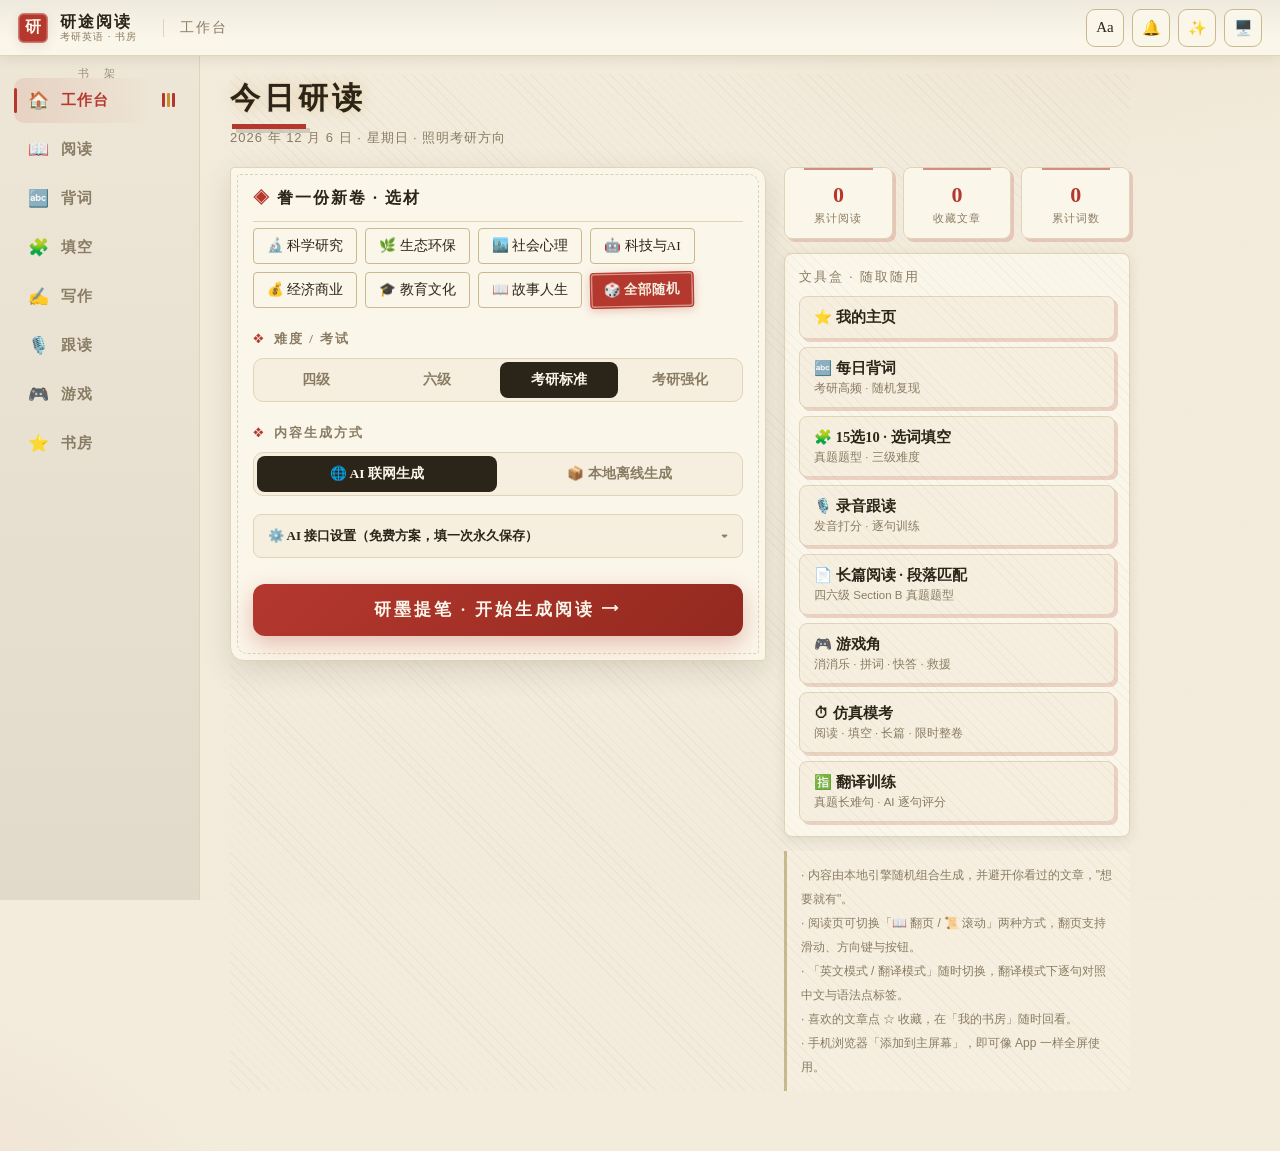
==== commit a4cd8b46: "美化三件套（用户确认执行推荐组合）：① 工作台印章态——题材选中卡改朱砂实底+米白字+内嵌描边+微歪斜（印章感，暗色主题同样醒目）；② 背词水墨墨条——#wBar 深墨渐变+笔锋亮端+内渗阴影+金线描" ====
--- a/index.html
+++ b/index.html
@@ -8,8 +8,8 @@
 <link rel="manifest" href="manifest.json">
 <link rel="apple-touch-icon" href="icon-180.png">
 <link rel="icon" type="image/png" sizes="192x192" href="icon-192.png">
-<link rel="stylesheet" href="assets/css/app.css?v=97">
-<link rel="stylesheet" href="assets/css/motion.css?v=43">
+<link rel="stylesheet" href="assets/css/app.css?v=104">
+<link rel="stylesheet" href="assets/css/motion.css?v=50">
 <title>研途阅读 · 考研英语阅读生成器</title>
 </head>
 <body class="">
@@ -856,10 +856,10 @@
 </main>
 
 <script src="lib/workbuddy-cloud-sdk.global.js"></script>
-<script src="assets/js/core.js?v=123"></script>
-<script src="assets/js/book.js?v=94"></script>
-<script src="assets/js/motion.js?v=43"></script>
-<script src="assets/js/audio.js?v=7"></script>
+<script src="assets/js/core.js?v=130"></script>
+<script src="assets/js/book.js?v=101"></script>
+<script src="assets/js/motion.js?v=50"></script>
+<script src="assets/js/audio.js?v=14"></script>
 <script>
 /* ===== 书房外壳：导航 / 场景题名 / 统计镜像（复用 core 功能，不改变逻辑） ===== */
 (function(){
--- a/assets/css/app.css
+++ b/assets/css/app.css
@@ -204,10 +204,11 @@
 }
 .chipBtn:active{transform:scale(.95);}
 .chipBtn.on{
-  border-color:var(--cinnabar); color:var(--cinnabar);
-  background:rgba(181,56,47,.08); font-weight:700;
-  box-shadow:inset 0 0 0 1px rgba(181,56,47,.25);
-}
+  background:var(--cinnabar); color:#f5efe0; border-color:var(--cinnabar);
+  font-weight:700; transform:rotate(-1.2deg);
+  box-shadow:inset 0 0 0 1.5px rgba(245,239,224,.5), 0 2px 10px rgba(181,56,47,.28);
+}
+.chipBtn.on:active{transform:rotate(-1.2deg) scale(.95);}
 
 .inkLabel{
   display:flex; align-items:center; gap:8px;
@@ -299,7 +300,13 @@
 .sceneCount{font-size:13px; color:var(--muted); font-weight:700; font-variant-numeric:tabular-nums; letter-spacing:1px;}
 
 .wBarWrap{height:5px;background:var(--line);border-radius:99px;margin:0 2px 20px;overflow:hidden;}
-#wBar{height:100%;width:0;background:linear-gradient(90deg,var(--cinnabar),var(--gold));border-radius:99px;transition:width .25s;}
+/* 水墨墨条（v1.12.0）：深墨渐变 + 笔锋亮端 + 内渗阴影 */
+#wBar{height:100%;width:0;position:relative;
+  background:linear-gradient(90deg,#141210,#3a362f 55%,#575244);
+  border-radius:99px 4px 4px 99px;transition:width .35s ease;
+  box-shadow:inset 0 0 5px rgba(0,0,0,.55), 0 0 0 1px rgba(212,169,79,.3), 1px 0 8px rgba(40,34,24,.3);}
+#wBar::after{content:"";position:absolute;right:3px;top:14%;bottom:14%;width:7px;border-radius:99px;
+  background:radial-gradient(ellipse at center,rgba(240,234,220,.55),transparent 72%);}
 #qBar{height:100%;width:0;background:linear-gradient(90deg,var(--cinnabar),var(--gold));border-radius:99px;transition:width .25s;}
 
 /* 卡片 */
@@ -1619,3 +1626,10 @@
 .glBtn:hover{background:var(--paper);}
 .glBtn.on{border-color:var(--cinnabar); color:var(--cinnabar); background:rgba(181,56,47,.08);}
 .glCard .wBtn.slim{margin-top:10px;}
+
+/* 朱砂首字下沉（v1.12.0）：阅读页全文第一句的首字母 */
+.dropcap{
+  float:left; font-size:2.7em; line-height:.88;
+  padding:.03em .12em 0 0; margin:0;
+  color:var(--cinnabar); font-family:var(--serif); font-weight:700;
+}
